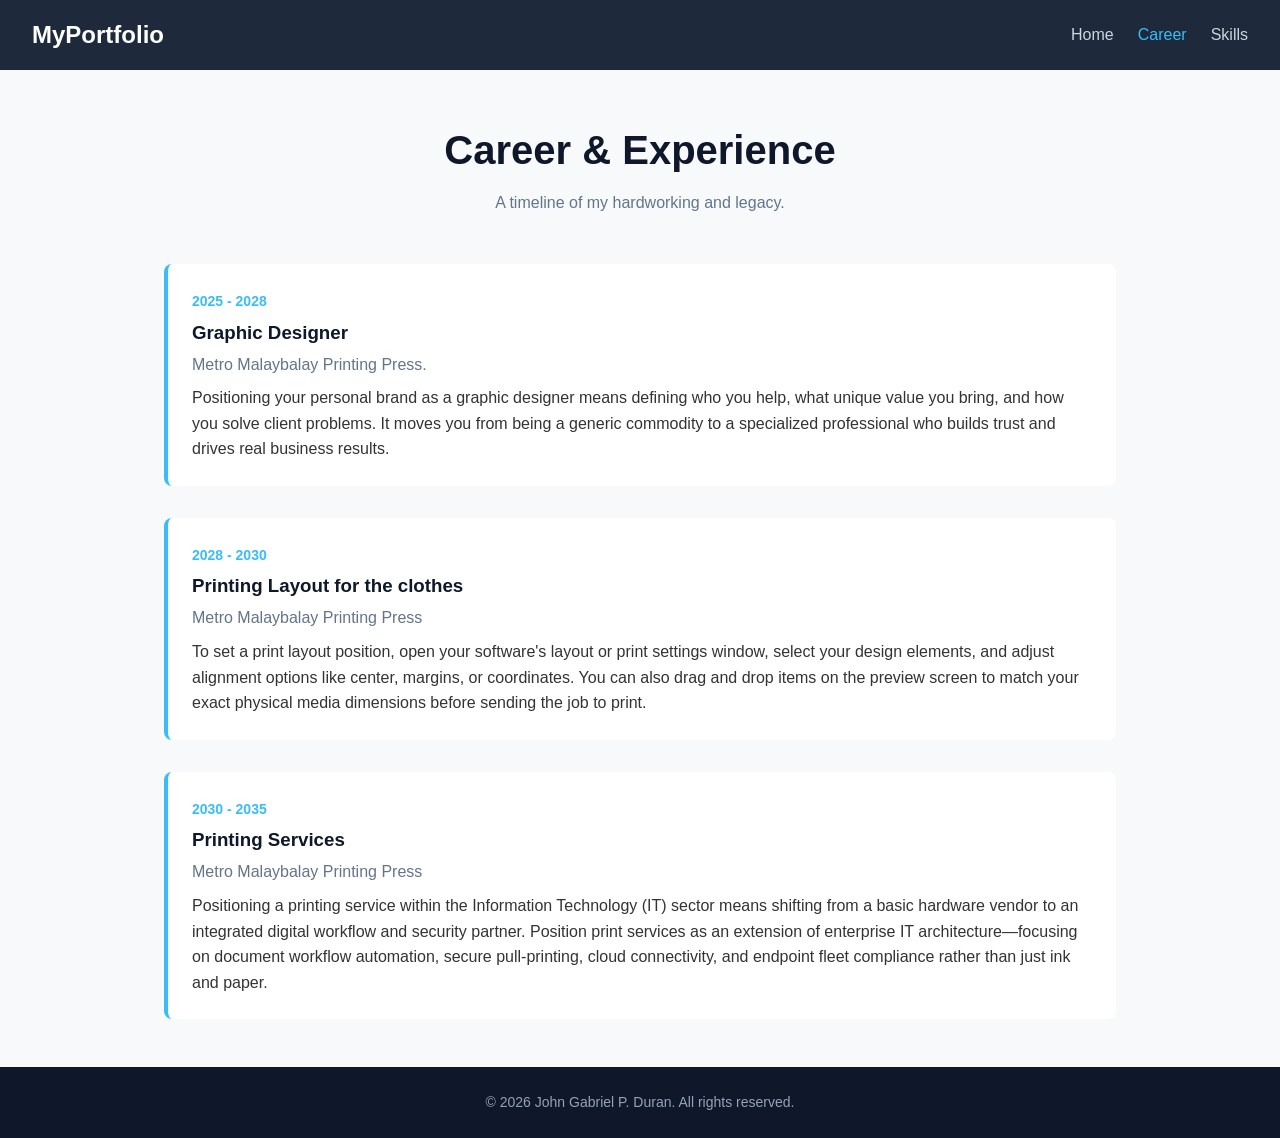
==== career.html @ efecb57e "Add files via upload" ====
<!DOCTYPE html>
<html lang="en">
<head>
    <meta charset="UTF-8">
    <meta name="viewport" content="width=device-width, initial-scale=1.0">
    <title>My Portfolio | Career</title>
    <link rel="stylesheet" href="style.css">
</head>
<body>
    <header>
        <nav class="navbar">
            <div class="logo">MyPortfolio</div>
            <ul class="nav-links">
                <li><a href="index.html">Home</a></li>
                <li><a href="career.html" class="active">Career</a></li>
                <li><a href="skills.html">Skills</a></li>
            </ul>
        </nav>
    </header>

    <main class="content-container">
        <section class="page-header">
            <h1>Career & Experience</h1>
            <p>A timeline of my hardworking and legacy.</p>
        </section>

        <section class="timeline">
            <div class="timeline-item">
                <span class="date">2025 - 2028</span>
                <h3>Graphic Designer</h3>
                <h4 class="company">Metro Malaybalay Printing Press.</h4>
                <p>Positioning your personal brand as a graphic designer means defining who you help, what unique value you bring, and how you solve client problems. It moves you from being a generic commodity to a specialized professional who builds trust and drives real business results.</p>
            </div>

            <div class="timeline-item">
                <span class="date">2028 - 2030</span>
                <h3>Printing Layout for the clothes</h3>
                <h4 class="company">Metro Malaybalay Printing Press</h4>
                <p>To set a print layout position, open your software's layout or print settings window, select your design elements, and adjust alignment options like center, margins, or coordinates. You can also drag and drop items on the preview screen to match your exact physical media dimensions before sending the job to print.</p>
            </div>

            <div class="timeline-item">
                <span class="date">2030 - 2035</span>
                <h3>Printing Services</h3>
                <h4 class="company">Metro Malaybalay Printing Press</h4>
                <p>Positioning a printing service within the Information Technology (IT) sector means shifting from a basic hardware vendor to an integrated digital workflow and security partner. Position print services as an extension of enterprise IT architecture—focusing on document workflow automation, secure pull-printing, cloud connectivity, and endpoint fleet compliance rather than just ink and paper.</p>
            </div>
        </section>
    </main>

    <footer>
        <p>&copy; 2026 John Gabriel P. Duran. All rights reserved.</p>
    </footer>
</body>
</html>
---- style.css ----
/* Base Reset */
* {
    margin: 0;
    padding: 0;
    box-sizing: border-box;
}

body {
    font-family: 'Segoe UI', Tahoma, Geneva, Verdana, sans-serif;
    line-height: 1.6;
    color: #333;
    background-color: #f8f9fa;
    display: flex;
    flex-direction: column;
    min-height: 100vh;
}

/* Navigation */
.navbar {
    display: flex;
    justify-content: space-between;
    align-items: center;
    background-color: #1e293b;
    padding: 1rem 2rem;
    position: sticky;
    top: 0;
    z-index: 1000;
}

.logo {
    color: #fff;
    font-size: 1.5rem;
    font-weight: bold;
}

.nav-links {
    display: flex;
    list-style: none;
}

.nav-links li {
    margin-left: 1.5rem;
}

.nav-links a {
    color: #cbd5e1;
    text-decoration: none;
    font-weight: 500;
    transition: color 0.3s ease;
}

.nav-links a:hover, 
.nav-links a.active {
    color: #38bdf8;
}

/* Containers */
.hero-container, 
.content-container {
    flex: 1;
    padding: 3rem 1.5rem;
    max-width: 1000px;
    margin: 0 auto;
    width: 100%;
}

/* Hero Section */
.hero {
    text-align: center;
    padding: 5rem 1rem;
}

.hero h1 {
    font-size: 3rem;
    margin-bottom: 1rem;
    color: #0f172a;
}

.highlight {
    color: #38bdf8;
}

.hero p {
    font-size: 1.25rem;
    color: #64748b;
    margin-bottom: 2rem;
}

/* Buttons */
.cta-buttons {
    display: flex;
    justify-content: center;
    gap: 1rem;
}

.btn {
    display: inline-block;
    padding: 0.75rem 1.5rem;
    text-decoration: none;
    border-radius: 5px;
    font-weight: bold;
    transition: background-color 0.3s ease;
}

.btn.primary {
    background-color: #38bdf8;
    color: #fff;
}

.btn.primary:hover {
    background-color: #0284c7;
}

.btn.secondary {
    background-color: #e2e8f0;
    color: #0f172a;
}

.btn.secondary:hover {
    background-color: #cbd5e1;
}

/* Page Headers */
.page-header {
    text-align: center;
    margin-bottom: 3rem;
}

.page-header h1 {
    color: #0f172a;
    font-size: 2.5rem;
    margin-bottom: 0.5rem;
}

.page-header p {
    color: #64748b;
}

/* Career Timeline */
.timeline {
    display: flex;
    flex-direction: column;
    gap: 2rem;
}

.timeline-item {
    background: #fff;
    padding: 1.5rem;
    border-radius: 8px;
    border-left: 4px solid #38bdf8;
    shadow: 0 4px 6px -1px rgba(0, 0, 0, 0.1);
}

.timeline-item .date {
    font-size: 0.875rem;
    color: #38bdf8;
    font-weight: bold;
}

.timeline-item h3 {
    color: #0f172a;
    margin: 0.25rem 0;
}

.timeline-item .company {
    color: #64748b;
    font-weight: 500;
    margin-bottom: 0.5rem;
}

/* Skills Grid */
.skills-grid {
    display: grid;
    grid-template-columns: repeat(auto-fit, minmax(280px, 1fr));
    gap: 1.5rem;
}

.skill-card {
    background: #fff;
    padding: 1.5rem;
    border-radius: 8px;
    box-shadow: 0 4px 6px -1px rgba(0, 0, 0, 0.1);
}

.skill-card h3 {
    color: #0f172a;
    margin-bottom: 1rem;
    border-bottom: 2px solid #e2e8f0;
    padding-bottom: 0.5rem;
}

.skill-card ul {
    list-style-type: none;
}

.skill-card li {
    padding: 0.25rem 0;
    color: #475569;
}

/* Footer */
footer {
    background-color: #0f172a;
    color: #94a3b8;
    text-align: center;
    padding: 1.5rem;
    font-size: 0.875rem;
    margin-top: auto;
}

/* Responsive adjustments */
@media (max-width: 600px) {
    .navbar {
        flex-direction: column;
        gap: 1rem;
    }
    .nav-links li {
        margin: 0 0.75rem;
    }
    .cta-buttons {
        flex-direction: column;
    }
    .hero h1 {
        font-size: 2.25rem;
    }
}
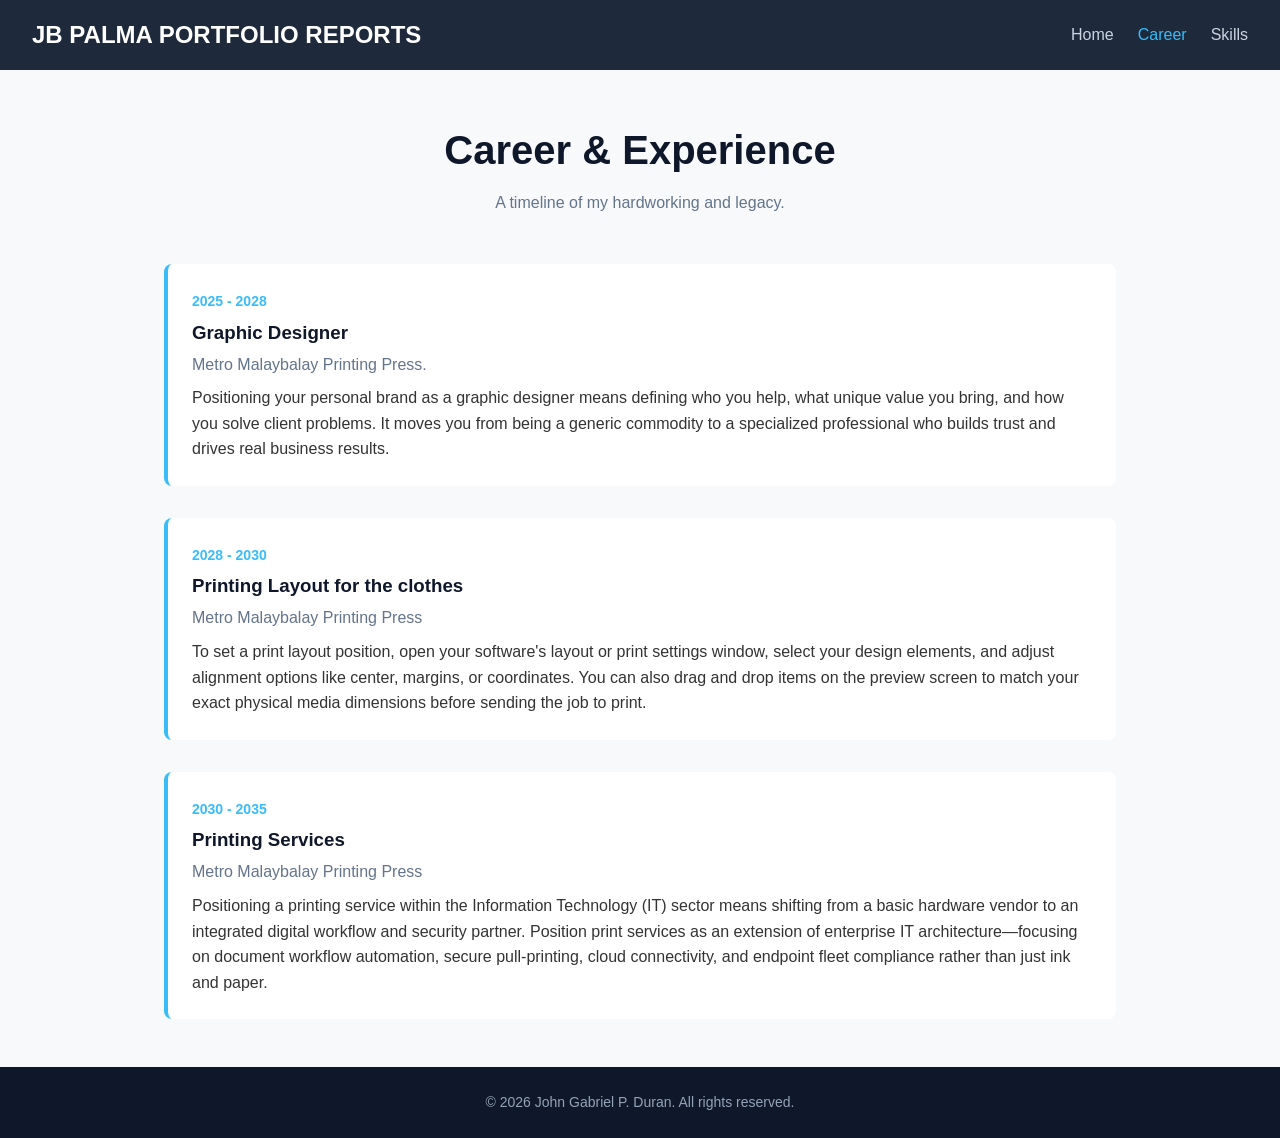
==== commit a5086a81: "Add files via upload" ====
--- a/career.html
+++ b/career.html
@@ -9,7 +9,7 @@
 <body>
     <header>
         <nav class="navbar">
-            <div class="logo">MyPortfolio</div>
+            <div class="logo">JB PALMA PORTFOLIO REPORTS</div>
             <ul class="nav-links">
                 <li><a href="index.html">Home</a></li>
                 <li><a href="career.html" class="active">Career</a></li>
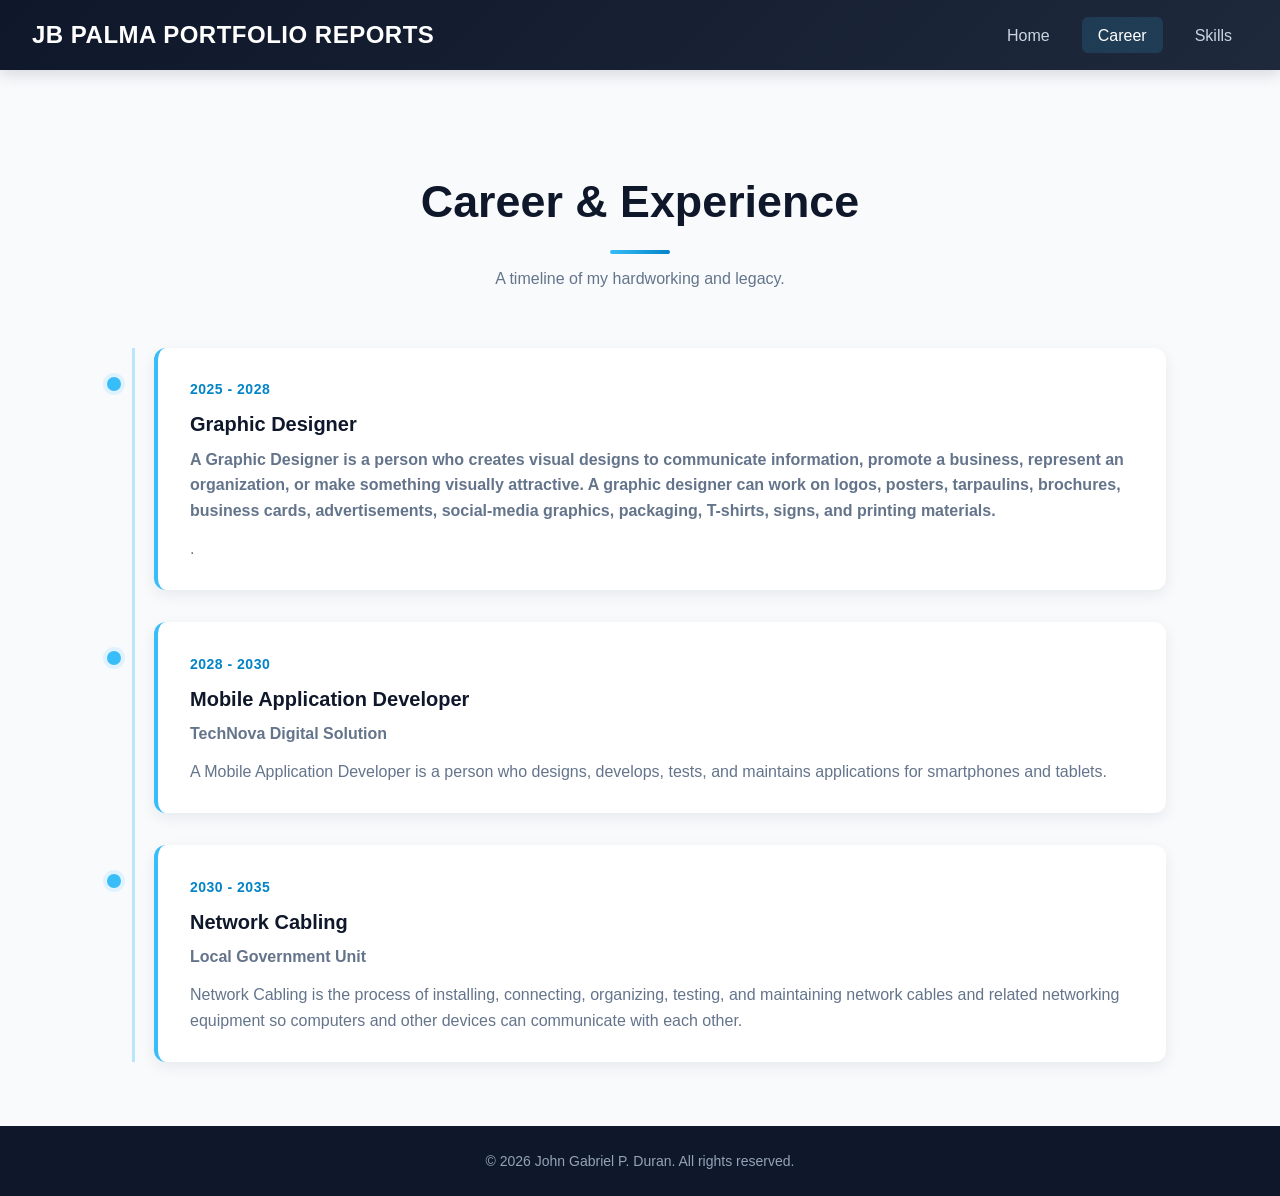
==== commit 2e55cc3c: "Update career.html" ====
--- a/career.html
+++ b/career.html
@@ -28,22 +28,22 @@
             <div class="timeline-item">
                 <span class="date">2025 - 2028</span>
                 <h3>Graphic Designer</h3>
-                <h4 class="company">Metro Malaybalay Printing Press.</h4>
-                <p>Positioning your personal brand as a graphic designer means defining who you help, what unique value you bring, and how you solve client problems. It moves you from being a generic commodity to a specialized professional who builds trust and drives real business results.</p>
+                <h4 class="company">A Graphic Designer is a person who creates visual designs to communicate information, promote a business, represent an organization, or make something visually attractive. A graphic designer can work on logos, posters, tarpaulins, brochures, business cards, advertisements, social-media graphics, packaging, T-shirts, signs, and printing materials.</h4>
+                <p>.</p>
             </div>
 
             <div class="timeline-item">
                 <span class="date">2028 - 2030</span>
-                <h3>Printing Layout for the clothes</h3>
-                <h4 class="company">Metro Malaybalay Printing Press</h4>
-                <p>To set a print layout position, open your software's layout or print settings window, select your design elements, and adjust alignment options like center, margins, or coordinates. You can also drag and drop items on the preview screen to match your exact physical media dimensions before sending the job to print.</p>
+                <h3>Mobile Application Developer</h3>
+                <h4 class="company">TechNova Digital Solution</h4>
+                <p>A Mobile Application Developer is a person who designs, develops, tests, and maintains applications for smartphones and tablets.</p>
             </div>
 
             <div class="timeline-item">
                 <span class="date">2030 - 2035</span>
-                <h3>Printing Services</h3>
-                <h4 class="company">Metro Malaybalay Printing Press</h4>
-                <p>Positioning a printing service within the Information Technology (IT) sector means shifting from a basic hardware vendor to an integrated digital workflow and security partner. Position print services as an extension of enterprise IT architecture—focusing on document workflow automation, secure pull-printing, cloud connectivity, and endpoint fleet compliance rather than just ink and paper.</p>
+                <h3>Network Cabling</h3>
+                <h4 class="company">Local Government Unit</h4>
+                <p>Network Cabling is the process of installing, connecting, organizing, testing, and maintaining network cables and related networking equipment so computers and other devices can communicate with each other.</p>
             </div>
         </section>
     </main>
--- a/style.css
+++ b/style.css
@@ -1,206 +1,628 @@
-/* Base Reset */
+/* ========================================
+   PORTFOLIO WEBSITE - MODERN DESIGN
+   ======================================== */
+
+/* ========================================
+   BASE RESET
+   ======================================== */
+
 * {
     margin: 0;
     padding: 0;
     box-sizing: border-box;
 }
 
+html {
+    scroll-behavior: smooth;
+}
+
 body {
     font-family: 'Segoe UI', Tahoma, Geneva, Verdana, sans-serif;
     line-height: 1.6;
-    color: #333;
-    background-color: #f8f9fa;
+    color: #334155;
+    background: #f8fafc;
     display: flex;
     flex-direction: column;
     min-height: 100vh;
 }
 
-/* Navigation */
+
+/* ========================================
+   NAVIGATION
+   ======================================== */
+
 .navbar {
     display: flex;
     justify-content: space-between;
     align-items: center;
-    background-color: #1e293b;
+    background: linear-gradient(135deg, #0f172a, #1e293b);
     padding: 1rem 2rem;
     position: sticky;
     top: 0;
     z-index: 1000;
+    box-shadow: 0 4px 15px rgba(15, 23, 42, 0.15);
 }
 
 .logo {
     color: #fff;
     font-size: 1.5rem;
-    font-weight: bold;
+    font-weight: 700;
+    letter-spacing: 0.5px;
+}
+
+.logo span {
+    color: #38bdf8;
 }
 
 .nav-links {
     display: flex;
     list-style: none;
+    gap: 0.5rem;
 }
 
 .nav-links li {
-    margin-left: 1.5rem;
+    margin-left: 0.5rem;
 }
 
 .nav-links a {
     color: #cbd5e1;
     text-decoration: none;
     font-weight: 500;
-    transition: color 0.3s ease;
-}
-
-.nav-links a:hover, 
+    padding: 0.6rem 1rem;
+    border-radius: 6px;
+    transition: all 0.3s ease;
+}
+
+.nav-links a:hover,
 .nav-links a.active {
+    color: #fff;
+    background: rgba(56, 189, 248, 0.15);
+}
+
+.nav-links a:hover {
     color: #38bdf8;
 }
 
-/* Containers */
-.hero-container, 
+
+/* ========================================
+   CONTAINERS
+   ======================================== */
+
+.hero-container,
 .content-container {
     flex: 1;
-    padding: 3rem 1.5rem;
-    max-width: 1000px;
+    padding: 4rem 1.5rem;
+    max-width: 1100px;
     margin: 0 auto;
     width: 100%;
 }
 
-/* Hero Section */
+
+/* ========================================
+   HERO SECTION
+   ======================================== */
+
 .hero {
     text-align: center;
-    padding: 5rem 1rem;
+    padding: 6rem 1rem;
+    min-height: 75vh;
+    display: flex;
+    flex-direction: column;
+    justify-content: center;
+    align-items: center;
+    position: relative;
+}
+
+.hero::before {
+    content: "";
+    position: absolute;
+    width: 300px;
+    height: 300px;
+    background: #38bdf8;
+    opacity: 0.08;
+    border-radius: 50%;
+    filter: blur(80px);
+    z-index: -1;
 }
 
 .hero h1 {
-    font-size: 3rem;
+    font-size: clamp(2.5rem, 6vw, 4.5rem);
     margin-bottom: 1rem;
     color: #0f172a;
+    font-weight: 800;
+    letter-spacing: -1px;
+    animation: fadeDown 0.8s ease;
 }
 
 .highlight {
     color: #38bdf8;
+    background: linear-gradient(90deg, #38bdf8, #0ea5e9);
+    -webkit-background-clip: text;
+    -webkit-text-fill-color: transparent;
 }
 
 .hero p {
     font-size: 1.25rem;
+    max-width: 700px;
     color: #64748b;
     margin-bottom: 2rem;
-}
-
-/* Buttons */
+    animation: fadeUp 1s ease;
+}
+
+.hero .subtitle {
+    font-size: 1rem;
+    color: #94a3b8;
+    margin-bottom: 2rem;
+}
+
+
+/* ========================================
+   BUTTONS
+   ======================================== */
+
 .cta-buttons {
     display: flex;
     justify-content: center;
     gap: 1rem;
+    flex-wrap: wrap;
 }
 
 .btn {
     display: inline-block;
-    padding: 0.75rem 1.5rem;
+    padding: 0.8rem 1.6rem;
     text-decoration: none;
-    border-radius: 5px;
-    font-weight: bold;
-    transition: background-color 0.3s ease;
+    border-radius: 8px;
+    font-weight: 600;
+    transition: all 0.3s ease;
+    cursor: pointer;
+    border: none;
 }
 
 .btn.primary {
-    background-color: #38bdf8;
+    background: linear-gradient(135deg, #38bdf8, #0284c7);
     color: #fff;
+    box-shadow: 0 5px 15px rgba(14, 165, 233, 0.25);
 }
 
 .btn.primary:hover {
-    background-color: #0284c7;
+    transform: translateY(-3px);
+    box-shadow: 0 8px 20px rgba(14, 165, 233, 0.35);
 }
 
 .btn.secondary {
-    background-color: #e2e8f0;
-    color: #0f172a;
+    background: #fff;
+    color: #0f172a;
+    border: 1px solid #e2e8f0;
 }
 
 .btn.secondary:hover {
-    background-color: #cbd5e1;
-}
-
-/* Page Headers */
+    background: #e2e8f0;
+    transform: translateY(-3px);
+}
+
+
+/* ========================================
+   PAGE HEADERS
+   ======================================== */
+
 .page-header {
     text-align: center;
-    margin-bottom: 3rem;
+    padding: 2rem 20px 2.5rem;
+    margin-bottom: 1rem;
 }
 
 .page-header h1 {
     color: #0f172a;
-    font-size: 2.5rem;
-    margin-bottom: 0.5rem;
+    font-size: clamp(2rem, 5vw, 2.8rem);
+    margin-bottom: 0.75rem;
+    font-weight: 800;
+}
+
+.page-header h1::after {
+    content: "";
+    display: block;
+    width: 60px;
+    height: 4px;
+    background: linear-gradient(90deg, #38bdf8, #0284c7);
+    border-radius: 5px;
+    margin: 0.75rem auto;
 }
 
 .page-header p {
     color: #64748b;
-}
-
-/* Career Timeline */
-.timeline {
-    display: flex;
-    flex-direction: column;
-    gap: 2rem;
-}
-
-.timeline-item {
+    max-width: 700px;
+    margin: auto;
+}
+
+
+/* ========================================
+   KEY SKILLS INVENTORY
+   ======================================== */
+
+.skills-section {
+    max-width: 1000px;
+    margin: 40px auto;
+    padding: 0 20px;
+}
+
+.skills-section h2,
+.skill-gaps h2 {
+    color: #0f172a;
+    font-size: 30px;
+    margin-bottom: 25px;
+}
+
+
+/* ========================================
+   PROFICIENCY SCALE
+   ======================================== */
+
+.proficiency-scale {
+    display: grid;
+    grid-template-columns: repeat(5, 1fr);
+    gap: 15px;
+}
+
+.level {
+    padding: 20px;
     background: #fff;
-    padding: 1.5rem;
-    border-radius: 8px;
-    border-left: 4px solid #38bdf8;
-    shadow: 0 4px 6px -1px rgba(0, 0, 0, 0.1);
-}
-
-.timeline-item .date {
-    font-size: 0.875rem;
-    color: #38bdf8;
+    border-radius: 10px;
+    border: 1px solid #e2e8f0;
+    box-shadow: 0 4px 12px rgba(15, 23, 42, 0.06);
+    transition: all 0.3s ease;
+}
+
+.level:hover {
+    transform: translateY(-5px);
+    box-shadow: 0 10px 25px rgba(15, 23, 42, 0.12);
+}
+
+.level h3 {
+    color: #0f172a;
+    margin-bottom: 10px;
+}
+
+.level p {
+    color: #64748b;
+    font-size: 14px;
+}
+
+
+/* ========================================
+   SKILL CARDS
+   ======================================== */
+
+.skill-card {
+    background: #fff;
+    padding: 25px;
+    margin-bottom: 18px;
+    border-radius: 12px;
+    border: 1px solid #e2e8f0;
+    box-shadow: 0 5px 15px rgba(15, 23, 42, 0.06);
+    transition: all 0.3s ease;
+    position: relative;
+    overflow: hidden;
+}
+
+.skill-card::before {
+    content: "";
+    position: absolute;
+    top: 0;
+    left: 0;
+    width: 100%;
+    height: 4px;
+    background: linear-gradient(90deg, #38bdf8, #0284c7);
+}
+
+.skill-card:hover {
+    transform: translateY(-5px);
+    box-shadow: 0 12px 25px rgba(15, 23, 42, 0.12);
+}
+
+.skill-info {
+    display: flex;
+    justify-content: space-between;
+    align-items: center;
+    margin-bottom: 12px;
+}
+
+.skill-info h3 {
+    margin: 0;
+    color: #0f172a;
+}
+
+.skill-card p {
+    color: #64748b;
+}
+
+
+/* ========================================
+   PROFICIENCY LABELS
+   ======================================== */
+
+.proficiency {
+    padding: 6px 12px;
+    border-radius: 20px;
+    font-size: 13px;
     font-weight: bold;
 }
 
-.timeline-item h3 {
-    color: #0f172a;
-    margin: 0.25rem 0;
-}
-
-.timeline-item .company {
-    color: #64748b;
-    font-weight: 500;
-    margin-bottom: 0.5rem;
-}
-
-/* Skills Grid */
+.novice {
+    background: #e5e7eb;
+    color: #374151;
+}
+
+.beginner {
+    background: #fef3c7;
+    color: #92400e;
+}
+
+.intermediate {
+    background: #dbeafe;
+    color: #1e40af;
+}
+
+.proficient {
+    background: #dcfce7;
+    color: #166534;
+}
+
+.expert {
+    background: #ede9fe;
+    color: #6b21a8;
+}
+
+
+/* ========================================
+   SKILLS GRID
+   ======================================== */
+
 .skills-grid {
     display: grid;
     grid-template-columns: repeat(auto-fit, minmax(280px, 1fr));
     gap: 1.5rem;
 }
 
-.skill-card {
+
+/* ========================================
+   SKILL PROGRESS BARS
+   ======================================== */
+
+.skill-progress {
+    margin-top: 1rem;
+}
+
+.progress-item {
+    margin-bottom: 1.2rem;
+}
+
+.progress-label {
+    display: flex;
+    justify-content: space-between;
+    margin-bottom: 0.4rem;
+    color: #334155;
+    font-weight: 600;
+}
+
+.progress-bar {
+    height: 8px;
+    background: #e2e8f0;
+    border-radius: 10px;
+    overflow: hidden;
+}
+
+.progress-fill {
+    height: 100%;
+    background: linear-gradient(90deg, #38bdf8, #0284c7);
+    border-radius: 10px;
+    transition: width 1s ease;
+}
+
+
+/* ========================================
+   SKILL GAPS
+   ======================================== */
+
+.skill-gaps {
+    max-width: 1000px;
+    margin: 60px auto;
+    padding: 35px;
     background: #fff;
-    padding: 1.5rem;
-    border-radius: 8px;
-    box-shadow: 0 4px 6px -1px rgba(0, 0, 0, 0.1);
-}
-
-.skill-card h3 {
+    border-radius: 12px;
+    border: 1px solid #e2e8f0;
+    box-shadow: 0 5px 15px rgba(15, 23, 42, 0.06);
+}
+
+.skill-gaps h2 {
+    color: #0f172a;
+}
+
+.skill-gaps p {
+    color: #64748b;
+    margin-bottom: 20px;
+}
+
+.skill-gaps ul {
+    padding-left: 20px;
+}
+
+.skill-gaps li {
+    margin-bottom: 15px;
+    line-height: 1.6;
+    color: #475569;
+}
+
+
+/* ========================================
+   CAREER TIMELINE
+   ======================================== */
+
+.timeline {
+    display: flex;
+    flex-direction: column;
+    gap: 2rem;
+    position: relative;
+}
+
+.timeline::before {
+    content: "";
+    position: absolute;
+    left: 18px;
+    top: 0;
+    bottom: 0;
+    width: 3px;
+    background: #bae6fd;
+}
+
+.timeline-item {
+    background: #fff;
+    padding: 1.8rem;
+    padding-left: 2rem;
+    margin-left: 40px;
+    border-radius: 12px;
+    border-left: 4px solid #38bdf8;
+    box-shadow: 0 5px 15px rgba(15, 23, 42, 0.07);
+    transition: all 0.3s ease;
+    position: relative;
+}
+
+.timeline-item::before {
+    content: "";
+    position: absolute;
+    left: -55px;
+    top: 25px;
+    width: 14px;
+    height: 14px;
+    background: #38bdf8;
+    border: 4px solid #e0f2fe;
+    border-radius: 50%;
+}
+
+.timeline-item:hover {
+    transform: translateX(5px);
+    box-shadow: 0 10px 25px rgba(15, 23, 42, 0.12);
+}
+
+.timeline-item .date {
+    font-size: 0.875rem;
+    color: #0284c7;
+    font-weight: 700;
+    text-transform: uppercase;
+    letter-spacing: 0.5px;
+}
+
+.timeline-item h3 {
+    color: #0f172a;
+    margin: 0.4rem 0;
+    font-size: 1.25rem;
+}
+
+.timeline-item .company {
+    color: #64748b;
+    font-weight: 600;
+    margin-bottom: 0.75rem;
+}
+
+.timeline-item p {
+    color: #64748b;
+}
+
+
+/* ========================================
+   CONTENT CARDS
+   ======================================== */
+
+.card {
+    background: #fff;
+    padding: 2rem;
+    border-radius: 12px;
+    border: 1px solid #e2e8f0;
+    box-shadow: 0 5px 15px rgba(15, 23, 42, 0.06);
+    margin-bottom: 1.5rem;
+}
+
+.card h2 {
     color: #0f172a;
     margin-bottom: 1rem;
-    border-bottom: 2px solid #e2e8f0;
-    padding-bottom: 0.5rem;
-}
-
-.skill-card ul {
-    list-style-type: none;
-}
-
-.skill-card li {
-    padding: 0.25rem 0;
-    color: #475569;
-}
-
-/* Footer */
+}
+
+.card p {
+    color: #64748b;
+}
+
+
+/* ========================================
+   PROFILE SECTION
+   ======================================== */
+
+.profile-section {
+    display: grid;
+    grid-template-columns: 200px 1fr;
+    gap: 2rem;
+    align-items: center;
+    background: #fff;
+    padding: 2rem;
+    border-radius: 12px;
+    box-shadow: 0 5px 15px rgba(15, 23, 42, 0.06);
+}
+
+.profile-image {
+    width: 180px;
+    height: 180px;
+    border-radius: 50%;
+    object-fit: cover;
+    border: 5px solid #e0f2fe;
+    box-shadow: 0 8px 20px rgba(14, 165, 233, 0.2);
+}
+
+.profile-info h2 {
+    color: #0f172a;
+    margin-bottom: 0.5rem;
+}
+
+.profile-info p {
+    color: #64748b;
+}
+
+
+/* ========================================
+   SOCIAL LINKS
+   ======================================== */
+
+.social-links {
+    display: flex;
+    justify-content: center;
+    gap: 1rem;
+    margin-top: 2rem;
+}
+
+.social-links a {
+    width: 42px;
+    height: 42px;
+    display: flex;
+    justify-content: center;
+    align-items: center;
+    border-radius: 50%;
+    background: #e0f2fe;
+    color: #0284c7;
+    text-decoration: none;
+    font-weight: bold;
+    transition: all 0.3s ease;
+}
+
+.social-links a:hover {
+    background: #38bdf8;
+    color: #fff;
+    transform: translateY(-4px);
+}
+
+
+/* ========================================
+   FOOTER
+   ======================================== */
+
 footer {
-    background-color: #0f172a;
+    background: #0f172a;
     color: #94a3b8;
     text-align: center;
     padding: 1.5rem;
@@ -208,19 +630,158 @@
     margin-top: auto;
 }
 
-/* Responsive adjustments */
-@media (max-width: 600px) {
+footer strong {
+    color: #38bdf8;
+}
+
+
+/* ========================================
+   ANIMATIONS
+   ======================================== */
+
+@keyframes fadeDown {
+    from {
+        opacity: 0;
+        transform: translateY(-20px);
+    }
+
+    to {
+        opacity: 1;
+        transform: translateY(0);
+    }
+}
+
+@keyframes fadeUp {
+    from {
+        opacity: 0;
+        transform: translateY(20px);
+    }
+
+    to {
+        opacity: 1;
+        transform: translateY(0);
+    }
+}
+
+
+/* ========================================
+   RESPONSIVE DESIGN
+   ======================================== */
+
+@media (max-width: 800px) {
+
+    .proficiency-scale {
+        grid-template-columns: 1fr;
+    }
+
+    .skill-info {
+        flex-direction: column;
+        align-items: flex-start;
+        gap: 10px;
+    }
+
+    .page-header h1 {
+        font-size: 2rem;
+    }
+}
+
+
+@media (max-width: 768px) {
+
     .navbar {
         flex-direction: column;
         gap: 1rem;
-    }
+        padding: 1rem;
+    }
+
+    .nav-links {
+        flex-wrap: wrap;
+        justify-content: center;
+    }
+
     .nav-links li {
-        margin: 0 0.75rem;
-    }
+        margin: 0;
+    }
+
+    .hero {
+        padding: 4rem 1rem;
+    }
+
+    .hero h1 {
+        font-size: 2.5rem;
+    }
+
+    .hero p {
+        font-size: 1.1rem;
+    }
+
+    .profile-section {
+        grid-template-columns: 1fr;
+        text-align: center;
+    }
+
+    .profile-image {
+        margin: auto;
+    }
+
+    .timeline::before {
+        left: 10px;
+    }
+
+    .timeline-item {
+        margin-left: 30px;
+    }
+
+    .timeline-item::before {
+        left: -45px;
+    }
+}
+
+
+@media (max-width: 600px) {
+
+    .hero-container,
+    .content-container {
+        padding: 2.5rem 1rem;
+    }
+
     .cta-buttons {
         flex-direction: column;
-    }
+        width: 100%;
+        max-width: 300px;
+    }
+
+    .btn {
+        text-align: center;
+        width: 100%;
+    }
+
     .hero h1 {
-        font-size: 2.25rem;
-    }
-}
+        font-size: 2.2rem;
+    }
+
+    .page-header {
+        padding: 1.5rem 1rem 2rem;
+    }
+
+    .page-header h1 {
+        font-size: 2rem;
+    }
+
+    .skills-grid {
+        grid-template-columns: 1fr;
+    }
+
+    .timeline-item {
+        padding: 1.3rem;
+    }
+
+    .skill-gaps {
+        margin: 40px 20px;
+        padding: 25px;
+    }
+
+    footer {
+        padding: 1.2rem 1rem;
+    }
+}
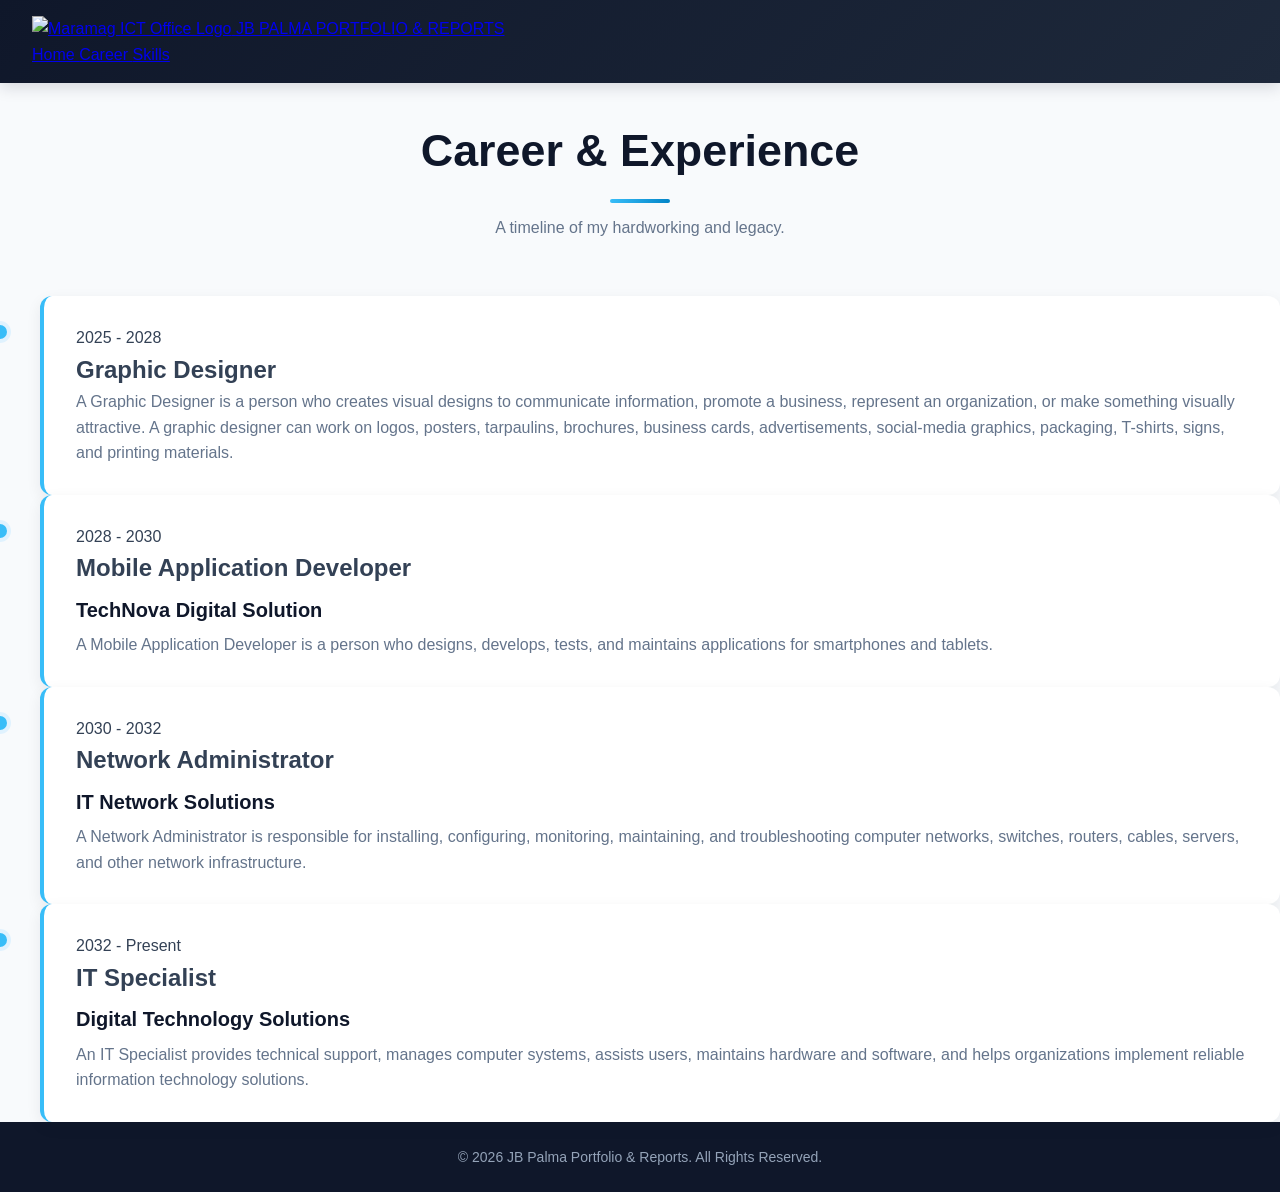
==== commit dab8ef63: "Add files via upload" ====
--- a/career.html
+++ b/career.html
@@ -3,53 +3,238 @@
 <head>
     <meta charset="UTF-8">
     <meta name="viewport" content="width=device-width, initial-scale=1.0">
-    <title>My Portfolio | Career</title>
+
+    <title>Career | JB Palma Portfolio & Reports</title>
+
     <link rel="stylesheet" href="style.css">
 </head>
+
 <body>
-    <header>
-        <nav class="navbar">
-            <div class="logo">JB PALMA PORTFOLIO REPORTS</div>
-            <ul class="nav-links">
-                <li><a href="index.html">Home</a></li>
-                <li><a href="career.html" class="active">Career</a></li>
-                <li><a href="skills.html">Skills</a></li>
-            </ul>
-        </nav>
+
+    <!-- =========================
+         NAVIGATION BAR
+    ========================== -->
+    <header class="navbar">
+
+        <div class="nav-container">
+
+            <!-- Logo + Website Name -->
+            <a href="index.html" class="brand">
+
+                <img
+                    src="logo.png"
+                    alt="Maramag ICT Office Logo"
+                    class="brand-logo"
+                >
+
+                <span class="brand-title">
+                    JB PALMA PORTFOLIO &amp; REPORTS
+                </span>
+
+            </a>
+
+
+            <!-- Navigation Links -->
+            <nav class="nav-menu">
+
+                <a href="index.html" class="nav-link">
+                    Home
+                </a>
+
+                <a href="career.html" class="nav-link active">
+                    Career
+                </a>
+
+                <a href="skills.html" class="nav-link">
+                    Skills
+                </a>
+
+            </nav>
+
+        </div>
+
     </header>
 
-    <main class="content-container">
-        <section class="page-header">
-            <h1>Career & Experience</h1>
-            <p>A timeline of my hardworking and legacy.</p>
+
+    <!-- =========================
+         CAREER PAGE
+    ========================== -->
+    <main>
+
+        <section class="career-page">
+
+            <!-- Page Heading -->
+            <div class="page-header">
+
+                <h1>
+                    Career &amp; Experience
+                </h1>
+
+                <div class="heading-line"></div>
+
+                <p>
+                    A timeline of my hardworking and legacy.
+                </p>
+
+            </div>
+
+
+            <!-- =========================
+                 CAREER TIMELINE
+            ========================== -->
+            <div class="career-timeline">
+
+
+                <!-- =========================
+                     CAREER 1
+                ========================== -->
+                <div class="timeline-item">
+
+                    <div class="timeline-dot"></div>
+
+                    <article class="career-card">
+
+                        <div class="career-year">
+                            2025 - 2028
+                        </div>
+
+                        <h2>
+                            Graphic Designer
+                        </h2>
+
+                        <p class="career-description">
+                            A Graphic Designer is a person who creates visual
+                            designs to communicate information, promote a
+                            business, represent an organization, or make
+                            something visually attractive. A graphic designer
+                            can work on logos, posters, tarpaulins, brochures,
+                            business cards, advertisements, social-media
+                            graphics, packaging, T-shirts, signs, and printing
+                            materials.
+                        </p>
+
+                    </article>
+
+                </div>
+
+
+                <!-- =========================
+                     CAREER 2
+                ========================== -->
+                <div class="timeline-item">
+
+                    <div class="timeline-dot"></div>
+
+                    <article class="career-card">
+
+                        <div class="career-year">
+                            2028 - 2030
+                        </div>
+
+                        <h2>
+                            Mobile Application Developer
+                        </h2>
+
+                        <h3>
+                            TechNova Digital Solution
+                        </h3>
+
+                        <p class="career-description">
+                            A Mobile Application Developer is a person who
+                            designs, develops, tests, and maintains
+                            applications for smartphones and tablets.
+                        </p>
+
+                    </article>
+
+                </div>
+
+
+                <!-- =========================
+                     CAREER 3
+                ========================== -->
+                <div class="timeline-item">
+
+                    <div class="timeline-dot"></div>
+
+                    <article class="career-card">
+
+                        <div class="career-year">
+                            2030 - 2032
+                        </div>
+
+                        <h2>
+                            Network Administrator
+                        </h2>
+
+                        <h3>
+                            IT Network Solutions
+                        </h3>
+
+                        <p class="career-description">
+                            A Network Administrator is responsible for
+                            installing, configuring, monitoring, maintaining,
+                            and troubleshooting computer networks, switches,
+                            routers, cables, servers, and other network
+                            infrastructure.
+                        </p>
+
+                    </article>
+
+                </div>
+
+
+                <!-- =========================
+                     CAREER 4
+                ========================== -->
+                <div class="timeline-item">
+
+                    <div class="timeline-dot"></div>
+
+                    <article class="career-card">
+
+                        <div class="career-year">
+                            2032 - Present
+                        </div>
+
+                        <h2>
+                            IT Specialist
+                        </h2>
+
+                        <h3>
+                            Digital Technology Solutions
+                        </h3>
+
+                        <p class="career-description">
+                            An IT Specialist provides technical support,
+                            manages computer systems, assists users,
+                            maintains hardware and software, and helps
+                            organizations implement reliable information
+                            technology solutions.
+                        </p>
+
+                    </article>
+
+                </div>
+
+            </div>
+
         </section>
 
-        <section class="timeline">
-            <div class="timeline-item">
-                <span class="date">2025 - 2028</span>
-                <h3>Graphic Designer</h3>
-                <h4 class="company">A Graphic Designer is a person who creates visual designs to communicate information, promote a business, represent an organization, or make something visually attractive. A graphic designer can work on logos, posters, tarpaulins, brochures, business cards, advertisements, social-media graphics, packaging, T-shirts, signs, and printing materials.</h4>
-                <p>.</p>
-            </div>
-
-            <div class="timeline-item">
-                <span class="date">2028 - 2030</span>
-                <h3>Mobile Application Developer</h3>
-                <h4 class="company">TechNova Digital Solution</h4>
-                <p>A Mobile Application Developer is a person who designs, develops, tests, and maintains applications for smartphones and tablets.</p>
-            </div>
-
-            <div class="timeline-item">
-                <span class="date">2030 - 2035</span>
-                <h3>Network Cabling</h3>
-                <h4 class="company">Local Government Unit</h4>
-                <p>Network Cabling is the process of installing, connecting, organizing, testing, and maintaining network cables and related networking equipment so computers and other devices can communicate with each other.</p>
-            </div>
-        </section>
     </main>
 
-    <footer>
-        <p>&copy; 2026 John Gabriel P. Duran. All rights reserved.</p>
+
+    <!-- =========================
+         FOOTER
+    ========================== -->
+    <footer class="footer">
+
+        <p>
+            &copy; 2026 JB Palma Portfolio &amp; Reports.
+            All Rights Reserved.
+        </p>
+
     </footer>
+
 </body>
-</html>
+</html>
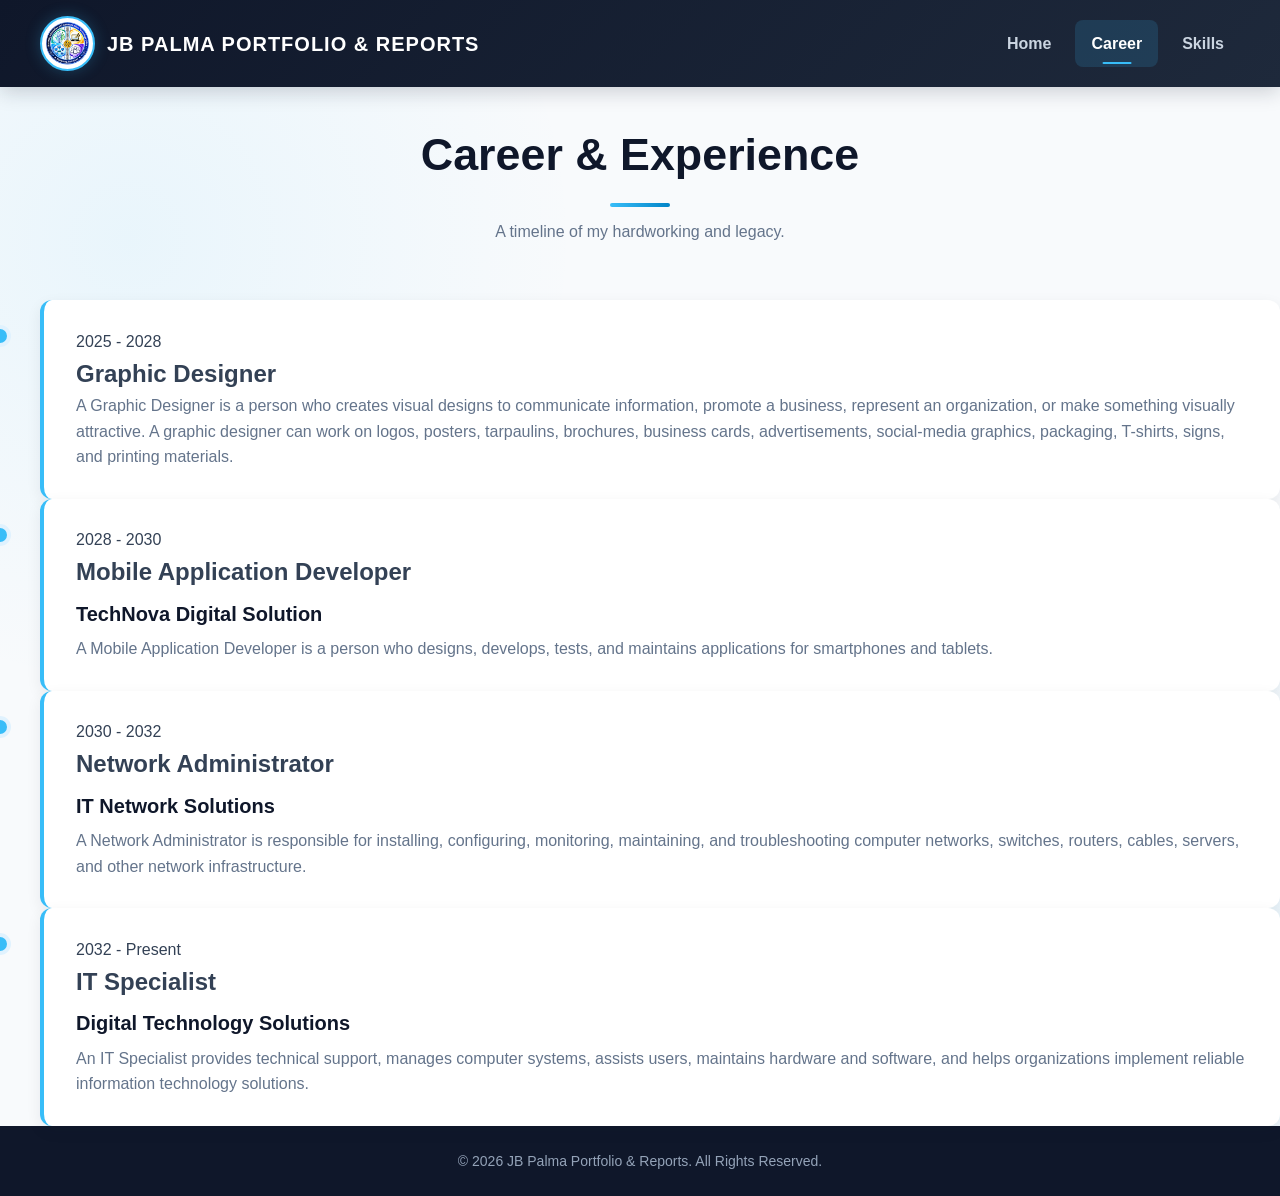
==== commit ee713068: "Add files via upload" ====
--- a/career.html
+++ b/career.html
@@ -22,7 +22,7 @@
             <a href="index.html" class="brand">
 
                 <img
-                    src="logo.png"
+                    src="MICT.png"
                     alt="Maramag ICT Office Logo"
                     class="brand-logo"
                 >
--- a/style.css
+++ b/style.css
@@ -1,10 +1,12 @@
-/* ========================================
-   PORTFOLIO WEBSITE - MODERN DESIGN
-   ======================================== */
-
-/* ========================================
+/* =========================================================
+   JB PALMA PORTFOLIO & REPORTS
+   MODERN PORTFOLIO WEBSITE
+   ========================================================= */
+
+
+/* =========================================================
    BASE RESET
-   ======================================== */
+   ========================================================= */
 
 * {
     margin: 0;
@@ -12,776 +14,1939 @@
     box-sizing: border-box;
 }
 
+
 html {
     scroll-behavior: smooth;
 }
 
+
 body {
-    font-family: 'Segoe UI', Tahoma, Geneva, Verdana, sans-serif;
+    font-family:
+        "Segoe UI",
+        Tahoma,
+        Geneva,
+        Verdana,
+        sans-serif;
+
     line-height: 1.6;
+
     color: #334155;
-    background: #f8fafc;
+
+    background:
+        radial-gradient(
+            circle at 10% 20%,
+            rgba(56, 189, 248, 0.08),
+            transparent 30%
+        ),
+
+        radial-gradient(
+            circle at 90% 80%,
+            rgba(14, 165, 233, 0.08),
+            transparent 30%
+        ),
+
+        #f8fafc;
+
     display: flex;
+
     flex-direction: column;
+
     min-height: 100vh;
 }
 
 
-/* ========================================
-   NAVIGATION
-   ======================================== */
+::selection {
+    background: #38bdf8;
+    color: #ffffff;
+}
+
+
+/* =========================================================
+   NAVIGATION BAR
+   ========================================================= */
 
 .navbar {
+
+    width: 100%;
+
+    background:
+        linear-gradient(
+            135deg,
+            #0f172a,
+            #1e293b
+        );
+
+    padding: 1rem 2rem;
+
+    position: sticky;
+
+    top: 0;
+
+    z-index: 1000;
+
+    box-shadow:
+        0 4px 20px rgba(15, 23, 42, 0.20);
+}
+
+
+/* =========================================================
+   NAVIGATION CONTAINER
+   ========================================================= */
+
+.nav-container {
+
+    max-width: 1200px;
+
+    margin: 0 auto;
+
     display: flex;
+
     justify-content: space-between;
+
     align-items: center;
-    background: linear-gradient(135deg, #0f172a, #1e293b);
-    padding: 1rem 2rem;
-    position: sticky;
-    top: 0;
-    z-index: 1000;
-    box-shadow: 0 4px 15px rgba(15, 23, 42, 0.15);
-}
-
-.logo {
-    color: #fff;
-    font-size: 1.5rem;
+
+    gap: 2rem;
+}
+
+
+/* =========================================================
+   BRAND
+   ========================================================= */
+
+.brand {
+
+    display: flex;
+
+    align-items: center;
+
+    gap: 12px;
+
+    text-decoration: none;
+
+    color: #ffffff;
+}
+
+
+.brand-logo {
+
+    width: 55px;
+
+    height: 55px;
+
+    object-fit: contain;
+
+    border-radius: 50%;
+
+    background: #ffffff;
+
+    padding: 4px;
+
+    border: 2px solid #38bdf8;
+
+    box-shadow:
+        0 0 15px rgba(56, 189, 248, 0.25);
+}
+
+
+.brand-title {
+
+    color: #ffffff;
+
+    font-size: 1.25rem;
+
+    font-weight: 800;
+
+    letter-spacing: 1px;
+
+    white-space: nowrap;
+}
+
+
+/* =========================================================
+   NAVIGATION MENU
+   ========================================================= */
+
+.nav-menu {
+
+    display: flex;
+
+    align-items: center;
+
+    justify-content: center;
+
+    gap: 0.5rem;
+}
+
+
+.nav-link {
+
+    position: relative;
+
+    color: #cbd5e1;
+
+    text-decoration: none;
+
+    font-weight: 600;
+
+    padding: 0.65rem 1rem;
+
+    border-radius: 8px;
+
+    transition:
+        color 0.3s ease,
+        background 0.3s ease,
+        transform 0.3s ease;
+}
+
+
+.nav-link:hover {
+
+    color: #38bdf8;
+
+    background:
+        rgba(56, 189, 248, 0.10);
+
+    transform:
+        translateY(-2px);
+}
+
+
+.nav-link.active {
+
+    color: #ffffff;
+
+    background:
+        rgba(56, 189, 248, 0.15);
+}
+
+
+.nav-link.active::after {
+
+    content: "";
+
+    position: absolute;
+
+    left: 50%;
+
+    bottom: 3px;
+
+    transform:
+        translateX(-50%);
+
+    width: 35%;
+
+    height: 2px;
+
+    background: #38bdf8;
+
+    border-radius: 10px;
+}
+
+
+/* =========================================================
+   MAIN CONTAINER
+   ========================================================= */
+
+main {
+
+    flex: 1;
+}
+
+
+.hero-container {
+
+    width: 100%;
+
+    max-width: 1150px;
+
+    margin: 0 auto;
+
+    padding: 5rem 2rem;
+}
+
+
+.content-container {
+
+    width: 100%;
+
+    max-width: 1100px;
+
+    margin: 0 auto;
+
+    padding: 4rem 1.5rem;
+}
+
+
+/* =========================================================
+   HERO SECTION
+   ========================================================= */
+
+.hero {
+
+    min-height: 75vh;
+
+    display: flex;
+
+    align-items: center;
+
+    position: relative;
+
+    overflow: hidden;
+
+    background:
+        linear-gradient(
+            135deg,
+            #f8fafc,
+            #e0f2fe
+        );
+}
+
+
+.hero::before {
+
+    content: "";
+
+    position: absolute;
+
+    width: 450px;
+
+    height: 450px;
+
+    left: -150px;
+
+    top: 20%;
+
+    background:
+        rgba(56, 189, 248, 0.10);
+
+    border-radius: 50%;
+
+    filter: blur(90px);
+
+    pointer-events: none;
+}
+
+
+.hero::after {
+
+    content: "";
+
+    position: absolute;
+
+    width: 350px;
+
+    height: 350px;
+
+    right: -100px;
+
+    bottom: -100px;
+
+    background:
+        rgba(14, 165, 233, 0.10);
+
+    border-radius: 50%;
+
+    filter: blur(80px);
+
+    pointer-events: none;
+}
+
+
+/* =========================================================
+   HERO LAYOUT
+   ========================================================= */
+
+.hero-container {
+
+    display: grid;
+
+    grid-template-columns:
+        0.9fr 1.4fr;
+
+    align-items: center;
+
+    gap: 5rem;
+
+    position: relative;
+
+    z-index: 1;
+}
+
+
+/* =========================================================
+   HERO LOGO
+   ========================================================= */
+
+.hero-logo {
+
+    display: flex;
+
+    justify-content: center;
+
+    align-items: center;
+}
+
+
+.hero-logo img {
+
+    width: min(360px, 100%);
+
+    height: auto;
+
+    object-fit: contain;
+
+    filter:
+        drop-shadow(
+            0 20px 30px
+            rgba(15, 23, 42, 0.18)
+        );
+
+    animation:
+        logoFloat 4s ease-in-out infinite;
+}
+
+
+/* =========================================================
+   HERO CONTENT
+   ========================================================= */
+
+.hero-content {
+
+    text-align: left;
+}
+
+
+.hero h1 {
+
+    font-size:
+        clamp(2.5rem, 6vw, 4.5rem);
+
+    line-height: 1.1;
+
+    color: #0f172a;
+
+    font-weight: 900;
+
+    letter-spacing: -2px;
+
+    margin-bottom: 1.5rem;
+
+    animation:
+        fadeDown 0.8s ease;
+}
+
+
+.hero h1 span {
+
+    display: block;
+
+    background:
+        linear-gradient(
+            90deg,
+            #0284c7,
+            #38bdf8,
+            #0ea5e9
+        );
+
+    -webkit-background-clip: text;
+
+    background-clip: text;
+
+    -webkit-text-fill-color: transparent;
+
+    color: transparent;
+}
+
+
+/* =========================================================
+   HERO TEXT
+   ========================================================= */
+
+.hero-welcome {
+
+    font-size: 1.25rem;
+
+    color: #334155;
+
+    max-width: 700px;
+
+    margin-bottom: 1rem;
+
+    animation:
+        fadeUp 0.9s ease;
+}
+
+
+.hero-description {
+
+    font-size: 1rem;
+
+    color: #64748b;
+
+    max-width: 720px;
+
+    margin-bottom: 2rem;
+
+    animation:
+        fadeUp 1s ease;
+}
+
+
+/* =========================================================
+   HERO BUTTONS
+   ========================================================= */
+
+.hero-buttons {
+
+    display: flex;
+
+    align-items: center;
+
+    gap: 1rem;
+
+    flex-wrap: wrap;
+}
+
+
+.btn {
+
+    display: inline-block;
+
+    padding:
+        0.85rem 1.7rem;
+
+    border-radius: 10px;
+
+    text-decoration: none;
+
     font-weight: 700;
-    letter-spacing: 0.5px;
-}
-
-.logo span {
-    color: #38bdf8;
-}
-
-.nav-links {
+
+    transition:
+        all 0.3s ease;
+}
+
+
+/* Primary */
+
+.btn-primary {
+
+    color: #ffffff;
+
+    background:
+        linear-gradient(
+            135deg,
+            #38bdf8,
+            #0284c7
+        );
+
+    box-shadow:
+        0 8px 20px
+        rgba(14, 165, 233, 0.25);
+}
+
+
+.btn-primary:hover {
+
+    transform:
+        translateY(-4px);
+
+    box-shadow:
+        0 12px 30px
+        rgba(14, 165, 233, 0.35);
+}
+
+
+/* Secondary */
+
+.btn-secondary {
+
+    color: #0f172a;
+
+    background: #ffffff;
+
+    border:
+        1px solid #cbd5e1;
+}
+
+
+.btn-secondary:hover {
+
+    color: #0284c7;
+
+    border-color: #38bdf8;
+
+    background: #f0f9ff;
+
+    transform:
+        translateY(-4px);
+}
+
+
+/* =========================================================
+   ABOUT SECTION
+   ========================================================= */
+
+.about-section {
+
+    padding:
+        5rem 1.5rem;
+
+    background: #ffffff;
+}
+
+
+.about-container {
+
+    max-width: 1000px;
+
+    margin: 0 auto;
+}
+
+
+.about-card {
+
+    padding: 2.5rem;
+
+    background:
+        linear-gradient(
+            145deg,
+            #ffffff,
+            #f8fafc
+        );
+
+    border:
+        1px solid #e2e8f0;
+
+    border-radius: 16px;
+
+    box-shadow:
+        0 10px 30px
+        rgba(15, 23, 42, 0.07);
+
+    border-top:
+        4px solid #38bdf8;
+}
+
+
+.about-card h2 {
+
+    color: #0f172a;
+
+    font-size: 2rem;
+
+    margin-bottom: 1rem;
+}
+
+
+.about-card p {
+
+    color: #64748b;
+
+    margin-bottom: 1rem;
+
+    font-size: 1rem;
+}
+
+
+.about-card p:last-child {
+
+    margin-bottom: 0;
+}
+
+
+/* =========================================================
+   INFORMATION SECTION
+   ========================================================= */
+
+.information-section {
+
+    padding:
+        5rem 1.5rem;
+
+    background:
+        #f8fafc;
+}
+
+
+.information-container {
+
+    max-width: 1100px;
+
+    margin: 0 auto;
+
+    display: grid;
+
+    grid-template-columns:
+        repeat(3, 1fr);
+
+    gap: 1.5rem;
+}
+
+
+/* =========================================================
+   INFORMATION CARDS
+   ========================================================= */
+
+.info-card {
+
+    padding: 2rem;
+
+    background: #ffffff;
+
+    border:
+        1px solid #e2e8f0;
+
+    border-radius: 16px;
+
+    text-align: center;
+
+    box-shadow:
+        0 8px 25px
+        rgba(15, 23, 42, 0.06);
+
+    transition:
+        all 0.3s ease;
+}
+
+
+.info-card:hover {
+
+    transform:
+        translateY(-8px);
+
+    border-color:
+        rgba(56, 189, 248, 0.5);
+
+    box-shadow:
+        0 15px 35px
+        rgba(15, 23, 42, 0.12);
+}
+
+
+.info-icon {
+
+    width: 65px;
+
+    height: 65px;
+
     display: flex;
-    list-style: none;
-    gap: 0.5rem;
-}
-
-.nav-links li {
-    margin-left: 0.5rem;
-}
-
-.nav-links a {
-    color: #cbd5e1;
-    text-decoration: none;
-    font-weight: 500;
-    padding: 0.6rem 1rem;
-    border-radius: 6px;
-    transition: all 0.3s ease;
-}
-
-.nav-links a:hover,
-.nav-links a.active {
-    color: #fff;
-    background: rgba(56, 189, 248, 0.15);
-}
-
-.nav-links a:hover {
-    color: #38bdf8;
-}
-
-
-/* ========================================
-   CONTAINERS
-   ======================================== */
-
-.hero-container,
-.content-container {
-    flex: 1;
-    padding: 4rem 1.5rem;
-    max-width: 1100px;
-    margin: 0 auto;
-    width: 100%;
-}
-
-
-/* ========================================
-   HERO SECTION
-   ======================================== */
-
-.hero {
+
+    align-items: center;
+
+    justify-content: center;
+
+    margin:
+        0 auto 1.2rem;
+
+    border-radius: 50%;
+
+    background:
+        #e0f2fe;
+
+    font-size: 1.8rem;
+}
+
+
+.info-card h3 {
+
+    color: #0f172a;
+
+    font-size: 1.25rem;
+
+    margin-bottom: 0.8rem;
+}
+
+
+.info-card p {
+
+    color: #64748b;
+
+    font-size: 0.95rem;
+}
+
+
+/* =========================================================
+   PAGE HEADERS
+   ========================================================= */
+
+.page-header {
+
     text-align: center;
-    padding: 6rem 1rem;
-    min-height: 75vh;
-    display: flex;
-    flex-direction: column;
-    justify-content: center;
-    align-items: center;
-    position: relative;
-}
-
-.hero::before {
+
+    padding:
+        2rem 20px 2.5rem;
+
+    margin-bottom: 1rem;
+}
+
+
+.page-header h1 {
+
+    color: #0f172a;
+
+    font-size:
+        clamp(2rem, 5vw, 2.8rem);
+
+    margin-bottom: 0.75rem;
+
+    font-weight: 800;
+}
+
+
+.page-header h1::after {
+
     content: "";
-    position: absolute;
-    width: 300px;
-    height: 300px;
-    background: #38bdf8;
-    opacity: 0.08;
-    border-radius: 50%;
-    filter: blur(80px);
-    z-index: -1;
-}
-
-.hero h1 {
-    font-size: clamp(2.5rem, 6vw, 4.5rem);
-    margin-bottom: 1rem;
-    color: #0f172a;
-    font-weight: 800;
-    letter-spacing: -1px;
-    animation: fadeDown 0.8s ease;
-}
-
-.highlight {
-    color: #38bdf8;
-    background: linear-gradient(90deg, #38bdf8, #0ea5e9);
-    -webkit-background-clip: text;
-    -webkit-text-fill-color: transparent;
-}
-
-.hero p {
-    font-size: 1.25rem;
+
+    display: block;
+
+    width: 60px;
+
+    height: 4px;
+
+    background:
+        linear-gradient(
+            90deg,
+            #38bdf8,
+            #0284c7
+        );
+
+    border-radius: 5px;
+
+    margin:
+        0.75rem auto;
+}
+
+
+.page-header p {
+
+    color: #64748b;
+
     max-width: 700px;
-    color: #64748b;
-    margin-bottom: 2rem;
-    animation: fadeUp 1s ease;
-}
-
-.hero .subtitle {
-    font-size: 1rem;
-    color: #94a3b8;
-    margin-bottom: 2rem;
-}
-
-
-/* ========================================
-   BUTTONS
-   ======================================== */
-
-.cta-buttons {
-    display: flex;
-    justify-content: center;
-    gap: 1rem;
-    flex-wrap: wrap;
-}
-
-.btn {
-    display: inline-block;
-    padding: 0.8rem 1.6rem;
-    text-decoration: none;
-    border-radius: 8px;
-    font-weight: 600;
-    transition: all 0.3s ease;
-    cursor: pointer;
-    border: none;
-}
-
-.btn.primary {
-    background: linear-gradient(135deg, #38bdf8, #0284c7);
-    color: #fff;
-    box-shadow: 0 5px 15px rgba(14, 165, 233, 0.25);
-}
-
-.btn.primary:hover {
-    transform: translateY(-3px);
-    box-shadow: 0 8px 20px rgba(14, 165, 233, 0.35);
-}
-
-.btn.secondary {
-    background: #fff;
-    color: #0f172a;
-    border: 1px solid #e2e8f0;
-}
-
-.btn.secondary:hover {
-    background: #e2e8f0;
-    transform: translateY(-3px);
-}
-
-
-/* ========================================
-   PAGE HEADERS
-   ======================================== */
-
-.page-header {
-    text-align: center;
-    padding: 2rem 20px 2.5rem;
-    margin-bottom: 1rem;
-}
-
-.page-header h1 {
-    color: #0f172a;
-    font-size: clamp(2rem, 5vw, 2.8rem);
-    margin-bottom: 0.75rem;
-    font-weight: 800;
-}
-
-.page-header h1::after {
-    content: "";
-    display: block;
-    width: 60px;
-    height: 4px;
-    background: linear-gradient(90deg, #38bdf8, #0284c7);
-    border-radius: 5px;
-    margin: 0.75rem auto;
-}
-
-.page-header p {
-    color: #64748b;
-    max-width: 700px;
+
     margin: auto;
 }
 
 
-/* ========================================
-   KEY SKILLS INVENTORY
-   ======================================== */
+/* =========================================================
+   SKILLS SECTION
+   ========================================================= */
 
 .skills-section {
+
     max-width: 1000px;
+
     margin: 40px auto;
-    padding: 0 20px;
-}
+
+    padding:
+        0 20px;
+}
+
 
 .skills-section h2,
 .skill-gaps h2 {
+
     color: #0f172a;
+
     font-size: 30px;
+
     margin-bottom: 25px;
 }
 
 
-/* ========================================
+/* =========================================================
    PROFICIENCY SCALE
-   ======================================== */
+   ========================================================= */
 
 .proficiency-scale {
+
     display: grid;
-    grid-template-columns: repeat(5, 1fr);
+
+    grid-template-columns:
+        repeat(5, 1fr);
+
     gap: 15px;
 }
 
+
 .level {
+
     padding: 20px;
-    background: #fff;
+
+    background: #ffffff;
+
     border-radius: 10px;
-    border: 1px solid #e2e8f0;
-    box-shadow: 0 4px 12px rgba(15, 23, 42, 0.06);
-    transition: all 0.3s ease;
-}
+
+    border:
+        1px solid #e2e8f0;
+
+    box-shadow:
+        0 4px 12px
+        rgba(15, 23, 42, 0.06);
+
+    transition:
+        all 0.3s ease;
+}
+
 
 .level:hover {
-    transform: translateY(-5px);
-    box-shadow: 0 10px 25px rgba(15, 23, 42, 0.12);
-}
+
+    transform:
+        translateY(-5px);
+
+    box-shadow:
+        0 10px 25px
+        rgba(15, 23, 42, 0.12);
+}
+
 
 .level h3 {
+
     color: #0f172a;
+
     margin-bottom: 10px;
 }
 
+
 .level p {
+
     color: #64748b;
+
     font-size: 14px;
 }
 
 
-/* ========================================
+/* =========================================================
    SKILL CARDS
-   ======================================== */
+   ========================================================= */
 
 .skill-card {
-    background: #fff;
+
+    background: #ffffff;
+
     padding: 25px;
+
     margin-bottom: 18px;
+
     border-radius: 12px;
-    border: 1px solid #e2e8f0;
-    box-shadow: 0 5px 15px rgba(15, 23, 42, 0.06);
-    transition: all 0.3s ease;
+
+    border:
+        1px solid #e2e8f0;
+
+    box-shadow:
+        0 5px 15px
+        rgba(15, 23, 42, 0.06);
+
+    transition:
+        all 0.3s ease;
+
     position: relative;
+
     overflow: hidden;
 }
 
+
 .skill-card::before {
+
     content: "";
+
     position: absolute;
+
     top: 0;
+
     left: 0;
+
     width: 100%;
+
     height: 4px;
-    background: linear-gradient(90deg, #38bdf8, #0284c7);
-}
+
+    background:
+        linear-gradient(
+            90deg,
+            #38bdf8,
+            #0284c7
+        );
+}
+
 
 .skill-card:hover {
-    transform: translateY(-5px);
-    box-shadow: 0 12px 25px rgba(15, 23, 42, 0.12);
-}
+
+    transform:
+        translateY(-5px);
+
+    box-shadow:
+        0 12px 25px
+        rgba(15, 23, 42, 0.12);
+}
+
 
 .skill-info {
+
     display: flex;
+
     justify-content: space-between;
+
     align-items: center;
+
     margin-bottom: 12px;
 }
 
+
 .skill-info h3 {
+
     margin: 0;
+
     color: #0f172a;
 }
 
+
 .skill-card p {
+
     color: #64748b;
 }
 
 
-/* ========================================
+/* =========================================================
    PROFICIENCY LABELS
-   ======================================== */
+   ========================================================= */
 
 .proficiency {
-    padding: 6px 12px;
+
+    padding:
+        6px 12px;
+
     border-radius: 20px;
+
     font-size: 13px;
+
     font-weight: bold;
 }
 
+
 .novice {
+
     background: #e5e7eb;
+
     color: #374151;
 }
 
+
 .beginner {
+
     background: #fef3c7;
+
     color: #92400e;
 }
 
+
 .intermediate {
+
     background: #dbeafe;
+
     color: #1e40af;
 }
 
+
 .proficient {
+
     background: #dcfce7;
+
     color: #166534;
 }
 
+
 .expert {
+
     background: #ede9fe;
+
     color: #6b21a8;
 }
 
 
-/* ========================================
+/* =========================================================
    SKILLS GRID
-   ======================================== */
+   ========================================================= */
 
 .skills-grid {
+
     display: grid;
-    grid-template-columns: repeat(auto-fit, minmax(280px, 1fr));
+
+    grid-template-columns:
+        repeat(auto-fit, minmax(280px, 1fr));
+
     gap: 1.5rem;
 }
 
 
-/* ========================================
-   SKILL PROGRESS BARS
-   ======================================== */
+/* =========================================================
+   SKILL PROGRESS
+   ========================================================= */
 
 .skill-progress {
+
     margin-top: 1rem;
 }
 
+
 .progress-item {
+
     margin-bottom: 1.2rem;
 }
 
+
 .progress-label {
+
     display: flex;
+
     justify-content: space-between;
+
     margin-bottom: 0.4rem;
+
     color: #334155;
+
     font-weight: 600;
 }
 
+
 .progress-bar {
+
     height: 8px;
+
     background: #e2e8f0;
+
     border-radius: 10px;
+
     overflow: hidden;
 }
 
+
 .progress-fill {
+
     height: 100%;
-    background: linear-gradient(90deg, #38bdf8, #0284c7);
+
+    background:
+        linear-gradient(
+            90deg,
+            #38bdf8,
+            #0284c7
+        );
+
     border-radius: 10px;
-    transition: width 1s ease;
-}
-
-
-/* ========================================
+
+    transition:
+        width 1s ease;
+}
+
+
+/* =========================================================
    SKILL GAPS
-   ======================================== */
+   ========================================================= */
 
 .skill-gaps {
+
     max-width: 1000px;
+
     margin: 60px auto;
+
     padding: 35px;
-    background: #fff;
+
+    background: #ffffff;
+
     border-radius: 12px;
-    border: 1px solid #e2e8f0;
-    box-shadow: 0 5px 15px rgba(15, 23, 42, 0.06);
-}
+
+    border:
+        1px solid #e2e8f0;
+
+    box-shadow:
+        0 5px 15px
+        rgba(15, 23, 42, 0.06);
+}
+
 
 .skill-gaps h2 {
+
     color: #0f172a;
 }
 
+
 .skill-gaps p {
+
     color: #64748b;
+
     margin-bottom: 20px;
 }
 
+
 .skill-gaps ul {
+
     padding-left: 20px;
 }
 
+
 .skill-gaps li {
+
     margin-bottom: 15px;
+
     line-height: 1.6;
+
     color: #475569;
 }
 
 
-/* ========================================
+/* =========================================================
    CAREER TIMELINE
-   ======================================== */
+   ========================================================= */
 
 .timeline {
+
     display: flex;
+
     flex-direction: column;
+
     gap: 2rem;
+
     position: relative;
 }
 
+
 .timeline::before {
+
     content: "";
+
     position: absolute;
+
     left: 18px;
+
     top: 0;
+
     bottom: 0;
+
     width: 3px;
+
     background: #bae6fd;
 }
 
+
 .timeline-item {
-    background: #fff;
+
+    background: #ffffff;
+
     padding: 1.8rem;
+
     padding-left: 2rem;
+
     margin-left: 40px;
+
     border-radius: 12px;
-    border-left: 4px solid #38bdf8;
-    box-shadow: 0 5px 15px rgba(15, 23, 42, 0.07);
-    transition: all 0.3s ease;
+
+    border-left:
+        4px solid #38bdf8;
+
+    box-shadow:
+        0 5px 15px
+        rgba(15, 23, 42, 0.07);
+
+    transition:
+        all 0.3s ease;
+
     position: relative;
 }
 
+
 .timeline-item::before {
+
     content: "";
+
     position: absolute;
+
     left: -55px;
+
     top: 25px;
+
     width: 14px;
+
     height: 14px;
+
     background: #38bdf8;
-    border: 4px solid #e0f2fe;
+
+    border:
+        4px solid #e0f2fe;
+
     border-radius: 50%;
 }
 
+
 .timeline-item:hover {
-    transform: translateX(5px);
-    box-shadow: 0 10px 25px rgba(15, 23, 42, 0.12);
-}
+
+    transform:
+        translateX(5px);
+
+    box-shadow:
+        0 10px 25px
+        rgba(15, 23, 42, 0.12);
+}
+
 
 .timeline-item .date {
+
     font-size: 0.875rem;
+
     color: #0284c7;
+
     font-weight: 700;
+
     text-transform: uppercase;
+
     letter-spacing: 0.5px;
 }
 
+
 .timeline-item h3 {
+
     color: #0f172a;
-    margin: 0.4rem 0;
+
+    margin:
+        0.4rem 0;
+
     font-size: 1.25rem;
 }
 
+
 .timeline-item .company {
+
     color: #64748b;
+
     font-weight: 600;
+
     margin-bottom: 0.75rem;
 }
 
+
 .timeline-item p {
+
     color: #64748b;
 }
 
 
-/* ========================================
-   CONTENT CARDS
-   ======================================== */
+/* =========================================================
+   GENERAL CONTENT CARDS
+   ========================================================= */
 
 .card {
-    background: #fff;
+
+    background: #ffffff;
+
     padding: 2rem;
+
     border-radius: 12px;
-    border: 1px solid #e2e8f0;
-    box-shadow: 0 5px 15px rgba(15, 23, 42, 0.06);
+
+    border:
+        1px solid #e2e8f0;
+
+    box-shadow:
+        0 5px 15px
+        rgba(15, 23, 42, 0.06);
+
     margin-bottom: 1.5rem;
 }
 
+
 .card h2 {
+
     color: #0f172a;
+
     margin-bottom: 1rem;
 }
 
+
 .card p {
+
     color: #64748b;
 }
 
 
-/* ========================================
+/* =========================================================
    PROFILE SECTION
-   ======================================== */
+   ========================================================= */
 
 .profile-section {
+
     display: grid;
-    grid-template-columns: 200px 1fr;
+
+    grid-template-columns:
+        200px 1fr;
+
     gap: 2rem;
+
     align-items: center;
-    background: #fff;
+
+    background: #ffffff;
+
     padding: 2rem;
+
     border-radius: 12px;
-    box-shadow: 0 5px 15px rgba(15, 23, 42, 0.06);
-}
+
+    box-shadow:
+        0 5px 15px
+        rgba(15, 23, 42, 0.06);
+}
+
 
 .profile-image {
+
     width: 180px;
+
     height: 180px;
+
     border-radius: 50%;
+
     object-fit: cover;
-    border: 5px solid #e0f2fe;
-    box-shadow: 0 8px 20px rgba(14, 165, 233, 0.2);
-}
+
+    border:
+        5px solid #e0f2fe;
+
+    box-shadow:
+        0 8px 20px
+        rgba(14, 165, 233, 0.2);
+}
+
 
 .profile-info h2 {
+
     color: #0f172a;
+
     margin-bottom: 0.5rem;
 }
 
+
 .profile-info p {
+
     color: #64748b;
 }
 
 
-/* ========================================
+/* =========================================================
    SOCIAL LINKS
-   ======================================== */
+   ========================================================= */
 
 .social-links {
+
     display: flex;
+
     justify-content: center;
+
     gap: 1rem;
+
     margin-top: 2rem;
 }
 
+
 .social-links a {
+
     width: 42px;
+
     height: 42px;
+
     display: flex;
+
     justify-content: center;
+
     align-items: center;
+
     border-radius: 50%;
+
     background: #e0f2fe;
+
     color: #0284c7;
+
     text-decoration: none;
+
     font-weight: bold;
-    transition: all 0.3s ease;
-}
+
+    transition:
+        all 0.3s ease;
+}
+
 
 .social-links a:hover {
+
     background: #38bdf8;
-    color: #fff;
-    transform: translateY(-4px);
-}
-
-
-/* ========================================
+
+    color: #ffffff;
+
+    transform:
+        translateY(-4px);
+}
+
+
+/* =========================================================
    FOOTER
-   ======================================== */
-
-footer {
+   ========================================================= */
+
+.footer {
+
     background: #0f172a;
+
     color: #94a3b8;
+
     text-align: center;
+
     padding: 1.5rem;
+
     font-size: 0.875rem;
+
     margin-top: auto;
 }
 
-footer strong {
+
+.footer strong {
+
     color: #38bdf8;
 }
 
 
-/* ========================================
+/* =========================================================
    ANIMATIONS
-   ======================================== */
+   ========================================================= */
 
 @keyframes fadeDown {
+
     from {
+
         opacity: 0;
-        transform: translateY(-20px);
+
+        transform:
+            translateY(-20px);
     }
 
     to {
+
         opacity: 1;
-        transform: translateY(0);
-    }
-}
+
+        transform:
+            translateY(0);
+    }
+}
+
 
 @keyframes fadeUp {
+
     from {
+
         opacity: 0;
-        transform: translateY(20px);
+
+        transform:
+            translateY(20px);
     }
 
     to {
+
         opacity: 1;
-        transform: translateY(0);
-    }
-}
-
-
-/* ========================================
-   RESPONSIVE DESIGN
-   ======================================== */
-
-@media (max-width: 800px) {
+
+        transform:
+            translateY(0);
+    }
+}
+
+
+@keyframes logoFloat {
+
+    0%,
+    100% {
+
+        transform:
+            translateY(0);
+    }
+
+    50% {
+
+        transform:
+            translateY(-10px);
+    }
+}
+
+
+/* =========================================================
+   TABLET
+   ========================================================= */
+
+@media (max-width: 900px) {
+
+    .nav-container {
+
+        flex-direction: column;
+
+        gap: 0.8rem;
+    }
+
+
+    .hero-container {
+
+        grid-template-columns: 1fr;
+
+        gap: 2.5rem;
+
+        text-align: center;
+    }
+
+
+    .hero-content {
+
+        text-align: center;
+    }
+
+
+    .hero-buttons {
+
+        justify-content: center;
+    }
+
+
+    .information-container {
+
+        grid-template-columns:
+            repeat(2, 1fr);
+    }
+
 
     .proficiency-scale {
-        grid-template-columns: 1fr;
-    }
-
-    .skill-info {
-        flex-direction: column;
-        align-items: flex-start;
-        gap: 10px;
-    }
-
-    .page-header h1 {
-        font-size: 2rem;
-    }
-}
-
+
+        grid-template-columns:
+            repeat(2, 1fr);
+    }
+
+}
+
+
+/* =========================================================
+   MOBILE / TABLET
+   ========================================================= */
 
 @media (max-width: 768px) {
 
     .navbar {
-        flex-direction: column;
-        gap: 1rem;
-        padding: 1rem;
-    }
-
-    .nav-links {
+
+        padding:
+            0.8rem 1rem;
+    }
+
+
+    .brand-title {
+
+        font-size: 1rem;
+
+        letter-spacing:
+            0.5px;
+    }
+
+
+    .brand-logo {
+
+        width: 48px;
+
+        height: 48px;
+    }
+
+
+    .nav-menu {
+
         flex-wrap: wrap;
+
         justify-content: center;
     }
 
-    .nav-links li {
-        margin: 0;
-    }
+
+    .nav-link {
+
+        padding:
+            0.5rem 0.7rem;
+
+        font-size:
+            0.85rem;
+    }
+
 
     .hero {
-        padding: 4rem 1rem;
-    }
+
+        min-height:
+            auto;
+    }
+
+
+    .hero-container {
+
+        padding:
+            4rem 1.5rem;
+    }
+
+
+    .hero-logo img {
+
+        width:
+            min(280px, 80%);
+    }
+
 
     .hero h1 {
-        font-size: 2.5rem;
-    }
-
-    .hero p {
-        font-size: 1.1rem;
-    }
+
+        font-size:
+            2.7rem;
+
+        letter-spacing:
+            -1px;
+    }
+
+
+    .hero-welcome {
+
+        font-size:
+            1.1rem;
+    }
+
 
     .profile-section {
-        grid-template-columns: 1fr;
+
+        grid-template-columns:
+            1fr;
+
         text-align: center;
     }
 
+
     .profile-image {
-        margin: auto;
-    }
+
+        margin:
+            auto;
+    }
+
 
     .timeline::before {
+
         left: 10px;
     }
 
+
     .timeline-item {
-        margin-left: 30px;
-    }
+
+        margin-left:
+            30px;
+    }
+
 
     .timeline-item::before {
-        left: -45px;
-    }
-}
-
+
+        left:
+            -45px;
+    }
+
+}
+
+
+/* =========================================================
+   MOBILE
+   ========================================================= */
 
 @media (max-width: 600px) {
 
     .hero-container,
     .content-container {
-        padding: 2.5rem 1rem;
-    }
-
-    .cta-buttons {
-        flex-direction: column;
-        width: 100%;
-        max-width: 300px;
-    }
+
+        padding:
+            2.5rem 1rem;
+    }
+
+
+    .brand {
+
+        flex-direction:
+            column;
+
+        gap:
+            5px;
+    }
+
+
+    .brand-title {
+
+        font-size:
+            0.9rem;
+
+        text-align:
+            center;
+    }
+
+
+    .nav-menu {
+
+        gap:
+            0.1rem;
+    }
+
+
+    .nav-link {
+
+        font-size:
+            0.78rem;
+
+        padding:
+            0.45rem 0.55rem;
+    }
+
+
+    .hero h1 {
+
+        font-size:
+            2.2rem;
+    }
+
+
+    .hero-welcome {
+
+        font-size:
+            1rem;
+    }
+
+
+    .hero-description {
+
+        font-size:
+            0.95rem;
+    }
+
+
+    .hero-buttons {
+
+        flex-direction:
+            column;
+
+        width:
+            100%;
+
+        max-width:
+            300px;
+
+        margin:
+            auto;
+    }
+
 
     .btn {
-        text-align: center;
-        width: 100%;
-    }
-
-    .hero h1 {
-        font-size: 2.2rem;
-    }
-
-    .page-header {
-        padding: 1.5rem 1rem 2rem;
-    }
-
-    .page-header h1 {
-        font-size: 2rem;
-    }
+
+        width:
+            100%;
+
+        text-align:
+            center;
+    }
+
+
+    .about-section,
+    .information-section {
+
+        padding:
+            3rem 1rem;
+    }
+
+
+    .about-card {
+
+        padding:
+            1.5rem;
+    }
+
+
+    .about-card h2 {
+
+        font-size:
+            1.6rem;
+    }
+
+
+    .information-container {
+
+        grid-template-columns:
+            1fr;
+    }
+
+
+    .proficiency-scale {
+
+        grid-template-columns:
+            1fr;
+    }
+
 
     .skills-grid {
-        grid-template-columns: 1fr;
-    }
+
+        grid-template-columns:
+            1fr;
+    }
+
+
+    .skill-info {
+
+        flex-direction:
+            column;
+
+        align-items:
+            flex-start;
+
+        gap:
+            10px;
+    }
+
+
+    .skill-gaps {
+
+        margin:
+            40px 20px;
+
+        padding:
+            25px;
+    }
+
 
     .timeline-item {
-        padding: 1.3rem;
-    }
-
-    .skill-gaps {
-        margin: 40px 20px;
-        padding: 25px;
-    }
-
-    footer {
-        padding: 1.2rem 1rem;
-    }
+
+        padding:
+            1.3rem;
+    }
+
+
+    .card {
+
+        padding:
+            1.5rem;
+    }
+
+
+    .footer {
+
+        padding:
+            1.2rem 1rem;
+    }
+
+}
+
+
+/* =========================================================
+   REDUCED MOTION
+   ========================================================= */
+
+@media (prefers-reduced-motion: reduce) {
+
+    * {
+
+        animation-duration:
+            0.01ms !important;
+
+        animation-iteration-count:
+            1 !important;
+
+        scroll-behavior:
+            auto !important;
+
+        transition-duration:
+            0.01ms !important;
+    }
+
 }
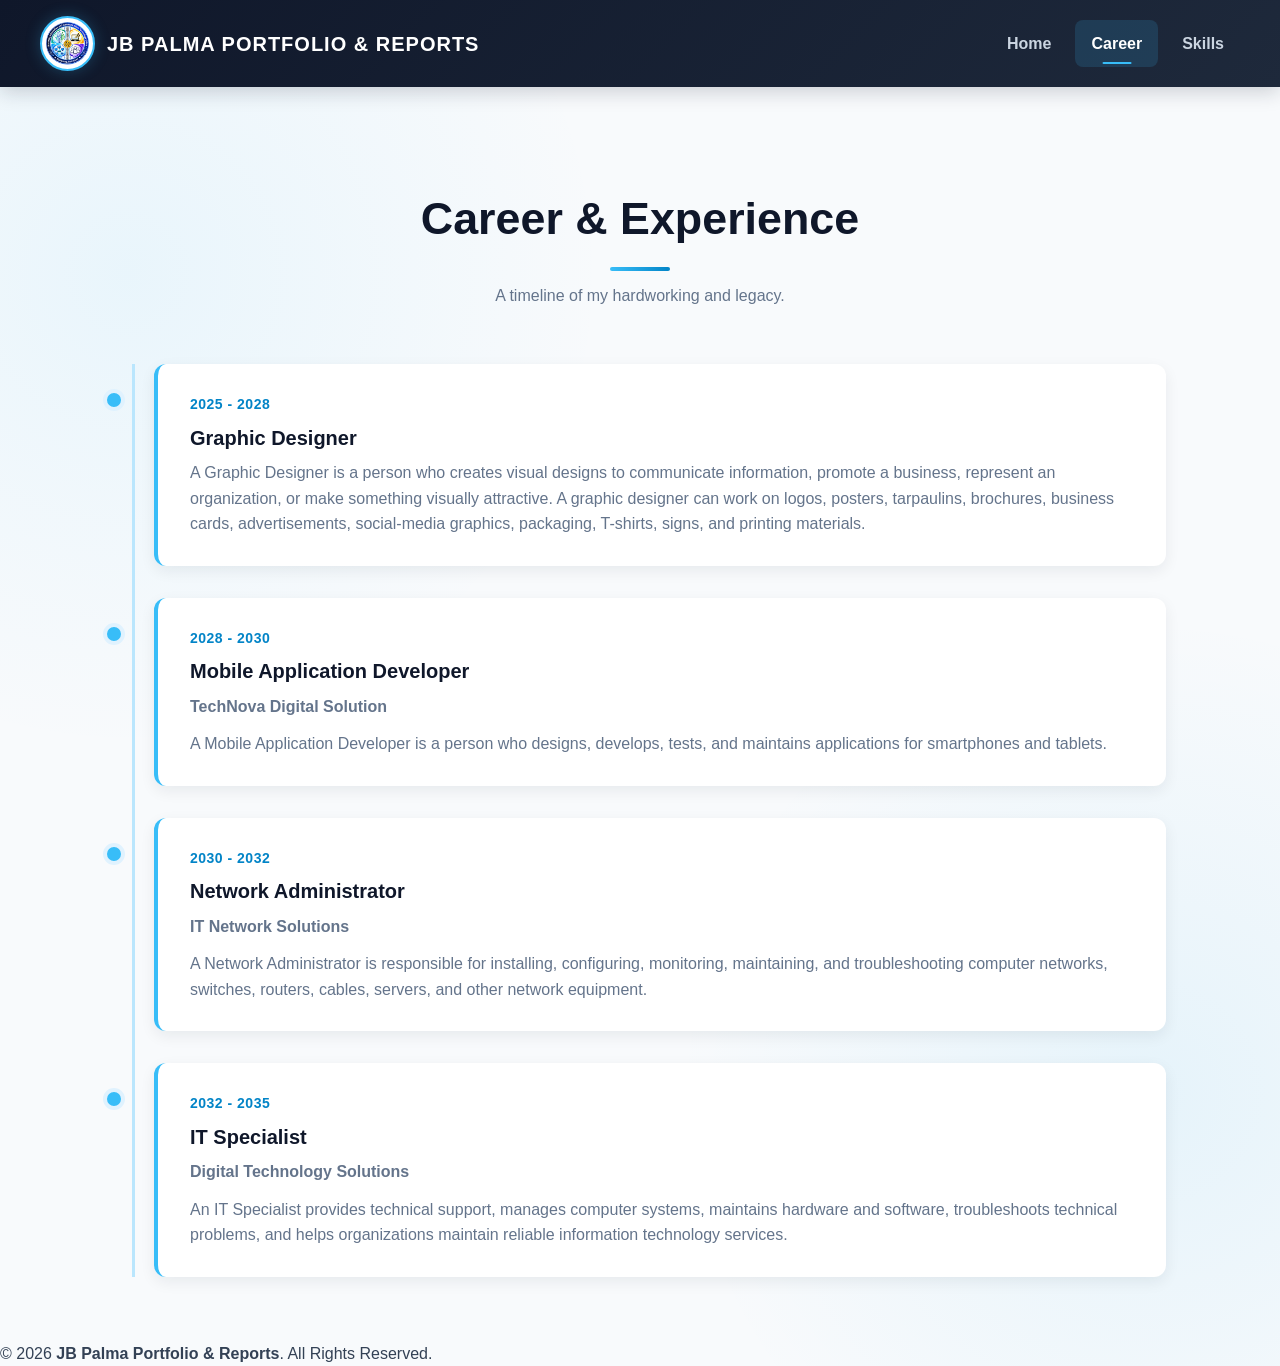
==== commit c0366c86: "Add files via upload" ====
--- a/career.html
+++ b/career.html
@@ -4,7 +4,7 @@
     <meta charset="UTF-8">
     <meta name="viewport" content="width=device-width, initial-scale=1.0">
 
-    <title>Career | JB Palma Portfolio & Reports</title>
+    <title>JB Palma | Career</title>
 
     <link rel="stylesheet" href="style.css">
 </head>
@@ -18,12 +18,12 @@
 
         <div class="nav-container">
 
-            <!-- Logo + Website Name -->
+            <!-- LOGO -->
             <a href="index.html" class="brand">
 
                 <img
                     src="MICT.png"
-                    alt="Maramag ICT Office Logo"
+                    alt="Maramag ICT Logo"
                     class="brand-logo"
                 >
 
@@ -34,7 +34,7 @@
             </a>
 
 
-            <!-- Navigation Links -->
+            <!-- NAVIGATION -->
             <nav class="nav-menu">
 
                 <a href="index.html" class="nav-link">
@@ -59,165 +59,124 @@
     <!-- =========================
          CAREER PAGE
     ========================== -->
-    <main>
-
-        <section class="career-page">
-
-            <!-- Page Heading -->
-            <div class="page-header">
-
-                <h1>
-                    Career &amp; Experience
-                </h1>
-
-                <div class="heading-line"></div>
-
-                <p>
-                    A timeline of my hardworking and legacy.
-                </p>
-
-            </div>
-
-
-            <!-- =========================
-                 CAREER TIMELINE
-            ========================== -->
-            <div class="career-timeline">
-
-
-                <!-- =========================
-                     CAREER 1
-                ========================== -->
-                <div class="timeline-item">
-
-                    <div class="timeline-dot"></div>
-
-                    <article class="career-card">
-
-                        <div class="career-year">
-                            2025 - 2028
-                        </div>
-
-                        <h2>
-                            Graphic Designer
-                        </h2>
-
-                        <p class="career-description">
-                            A Graphic Designer is a person who creates visual
-                            designs to communicate information, promote a
-                            business, represent an organization, or make
-                            something visually attractive. A graphic designer
-                            can work on logos, posters, tarpaulins, brochures,
-                            business cards, advertisements, social-media
-                            graphics, packaging, T-shirts, signs, and printing
-                            materials.
-                        </p>
-
-                    </article>
-
-                </div>
-
-
-                <!-- =========================
-                     CAREER 2
-                ========================== -->
-                <div class="timeline-item">
-
-                    <div class="timeline-dot"></div>
-
-                    <article class="career-card">
-
-                        <div class="career-year">
-                            2028 - 2030
-                        </div>
-
-                        <h2>
-                            Mobile Application Developer
-                        </h2>
-
-                        <h3>
-                            TechNova Digital Solution
-                        </h3>
-
-                        <p class="career-description">
-                            A Mobile Application Developer is a person who
-                            designs, develops, tests, and maintains
-                            applications for smartphones and tablets.
-                        </p>
-
-                    </article>
-
-                </div>
-
-
-                <!-- =========================
-                     CAREER 3
-                ========================== -->
-                <div class="timeline-item">
-
-                    <div class="timeline-dot"></div>
-
-                    <article class="career-card">
-
-                        <div class="career-year">
-                            2030 - 2032
-                        </div>
-
-                        <h2>
-                            Network Administrator
-                        </h2>
-
-                        <h3>
-                            IT Network Solutions
-                        </h3>
-
-                        <p class="career-description">
-                            A Network Administrator is responsible for
-                            installing, configuring, monitoring, maintaining,
-                            and troubleshooting computer networks, switches,
-                            routers, cables, servers, and other network
-                            infrastructure.
-                        </p>
-
-                    </article>
-
-                </div>
-
-
-                <!-- =========================
-                     CAREER 4
-                ========================== -->
-                <div class="timeline-item">
-
-                    <div class="timeline-dot"></div>
-
-                    <article class="career-card">
-
-                        <div class="career-year">
-                            2032 - Present
-                        </div>
-
-                        <h2>
-                            IT Specialist
-                        </h2>
-
-                        <h3>
-                            Digital Technology Solutions
-                        </h3>
-
-                        <p class="career-description">
-                            An IT Specialist provides technical support,
-                            manages computer systems, assists users,
-                            maintains hardware and software, and helps
-                            organizations implement reliable information
-                            technology solutions.
-                        </p>
-
-                    </article>
-
-                </div>
-
-            </div>
+    <main class="content-container">
+
+        <section class="page-header">
+
+            <h1>
+                Career &amp; Experience
+            </h1>
+
+            <p>
+                A timeline of my hardworking and legacy.
+            </p>
+
+        </section>
+
+
+        <!-- =========================
+             CAREER TIMELINE
+        ========================== -->
+        <section class="timeline">
+
+
+            <!-- CAREER 1 -->
+            <article class="timeline-item">
+
+                <div class="date">
+                    2025 - 2028
+                </div>
+
+                <h3>
+                    Graphic Designer
+                </h3>
+
+                <p>
+                    A Graphic Designer is a person who creates visual
+                    designs to communicate information, promote a business,
+                    represent an organization, or make something visually
+                    attractive. A graphic designer can work on logos,
+                    posters, tarpaulins, brochures, business cards,
+                    advertisements, social-media graphics, packaging,
+                    T-shirts, signs, and printing materials.
+                </p>
+
+            </article>
+
+
+            <!-- CAREER 2 -->
+            <article class="timeline-item">
+
+                <div class="date">
+                    2028 - 2030
+                </div>
+
+                <h3>
+                    Mobile Application Developer
+                </h3>
+
+                <div class="company">
+                    TechNova Digital Solution
+                </div>
+
+                <p>
+                    A Mobile Application Developer is a person who designs,
+                    develops, tests, and maintains applications for
+                    smartphones and tablets.
+                </p>
+
+            </article>
+
+
+            <!-- CAREER 3 -->
+            <article class="timeline-item">
+
+                <div class="date">
+                    2030 - 2032
+                </div>
+
+                <h3>
+                    Network Administrator
+                </h3>
+
+                <div class="company">
+                    IT Network Solutions
+                </div>
+
+                <p>
+                    A Network Administrator is responsible for installing,
+                    configuring, monitoring, maintaining, and troubleshooting
+                    computer networks, switches, routers, cables, servers,
+                    and other network equipment.
+                </p>
+
+            </article>
+
+
+            <!-- CAREER 4 -->
+            <article class="timeline-item">
+
+                <div class="date">
+                    2032 - 2035
+                </div>
+
+                <h3>
+                    IT Specialist
+                </h3>
+
+                <div class="company">
+                    Digital Technology Solutions
+                </div>
+
+                <p>
+                    An IT Specialist provides technical support, manages
+                    computer systems, maintains hardware and software,
+                    troubleshoots technical problems, and helps organizations
+                    maintain reliable information technology services.
+                </p>
+
+            </article>
+
 
         </section>
 
@@ -227,10 +186,11 @@
     <!-- =========================
          FOOTER
     ========================== -->
-    <footer class="footer">
+    <footer>
 
         <p>
-            &copy; 2026 JB Palma Portfolio &amp; Reports.
+            &copy; 2026
+            <strong>JB Palma Portfolio &amp; Reports</strong>.
             All Rights Reserved.
         </p>
 
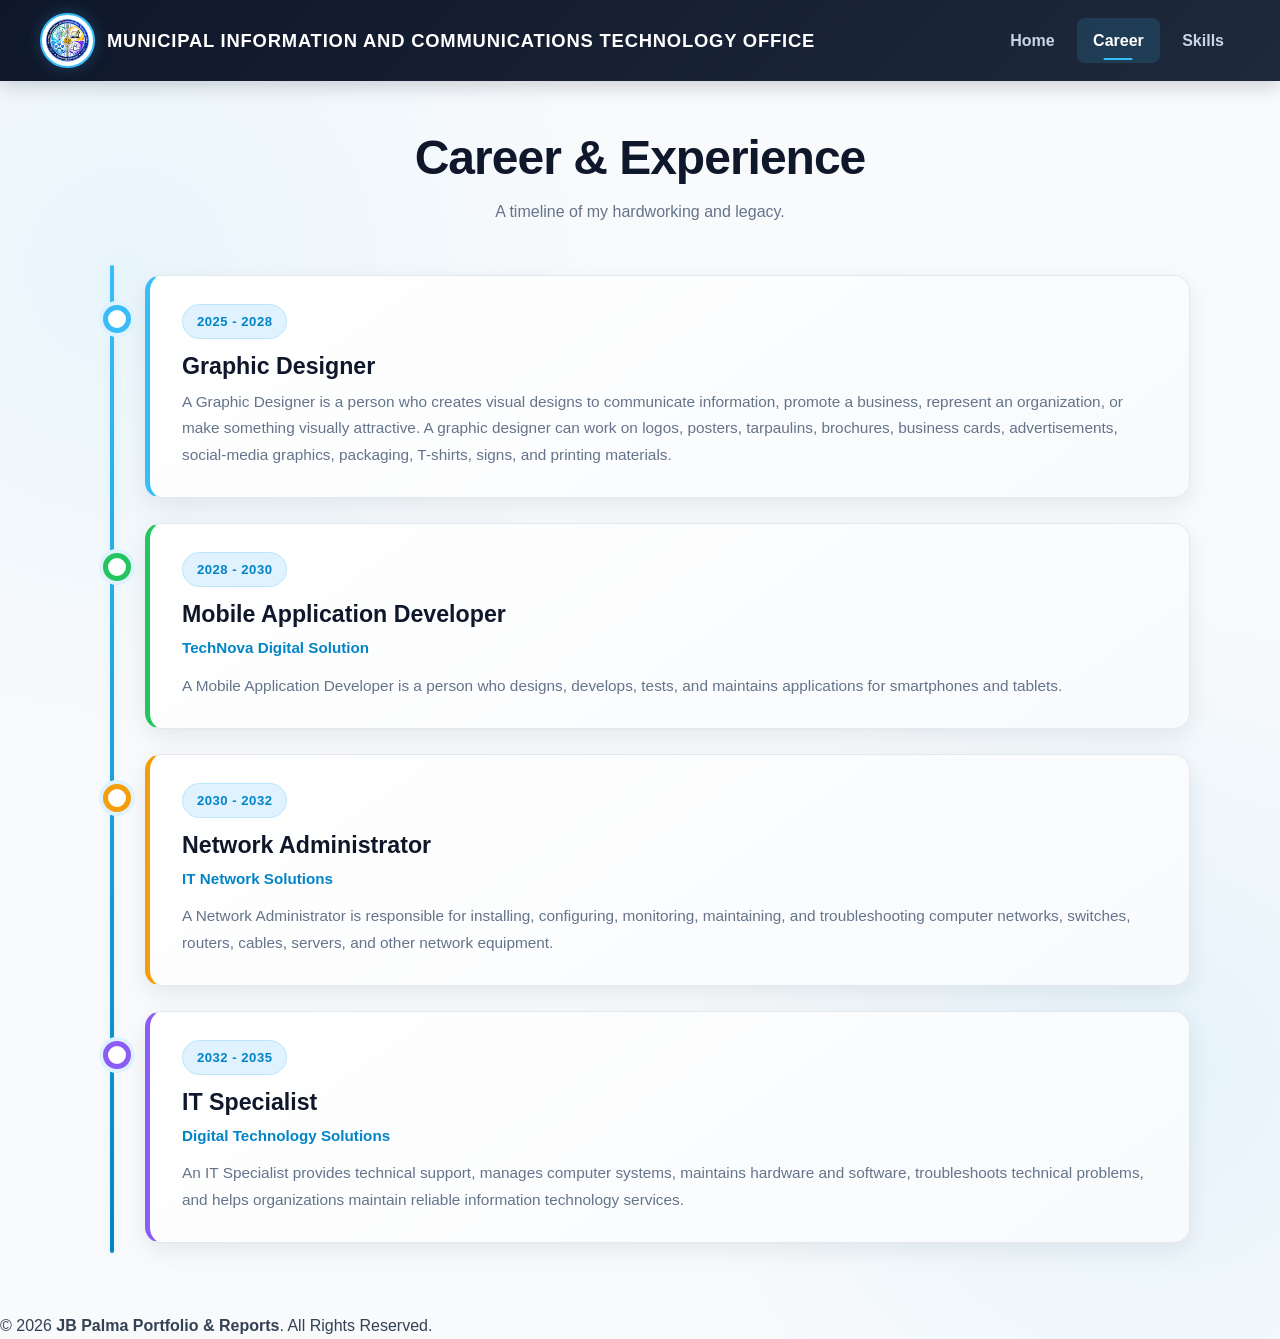
==== commit ed58b242: "Update career.html" ====
--- a/career.html
+++ b/career.html
@@ -28,7 +28,7 @@
                 >
 
                 <span class="brand-title">
-                    JB PALMA PORTFOLIO &amp; REPORTS
+                    MUNICIPAL INFORMATION AND COMMUNICATIONS TECHNOLOGY OFFICE
                 </span>
 
             </a>
@@ -197,4 +197,4 @@
     </footer>
 
 </body>
-</html>+</html>
--- a/style.css
+++ b/style.css
@@ -1,11 +1,11 @@
 /* =========================================================
    JB PALMA PORTFOLIO & REPORTS
-   MODERN PORTFOLIO WEBSITE
-   ========================================================= */
-
-
-/* =========================================================
-   BASE RESET
+   COMPLETE STYLE.CSS
+   ========================================================= */
+
+
+/* =========================================================
+   1. BASE RESET
    ========================================================= */
 
 * {
@@ -14,11 +14,9 @@
     box-sizing: border-box;
 }
 
-
 html {
     scroll-behavior: smooth;
 }
-
 
 body {
     font-family:
@@ -38,35 +36,48 @@
             rgba(56, 189, 248, 0.08),
             transparent 30%
         ),
-
         radial-gradient(
             circle at 90% 80%,
             rgba(14, 165, 233, 0.08),
             transparent 30%
         ),
-
         #f8fafc;
 
+    min-height: 100vh;
+
     display: flex;
-
     flex-direction: column;
 
-    min-height: 100vh;
-}
-
+    overflow-x: hidden;
+}
 
 ::selection {
     background: #38bdf8;
     color: #ffffff;
 }
 
-
-/* =========================================================
-   NAVIGATION BAR
+img {
+    max-width: 100%;
+    display: block;
+}
+
+a {
+    color: inherit;
+}
+
+button,
+input,
+textarea,
+select {
+    font: inherit;
+}
+
+
+/* =========================================================
+   2. NAVIGATION BAR
    ========================================================= */
 
 .navbar {
-
     width: 100%;
 
     background:
@@ -76,7 +87,8 @@
             #1e293b
         );
 
-    padding: 1rem 2rem;
+    padding:
+        0.8rem 2rem;
 
     position: sticky;
 
@@ -85,15 +97,12 @@
     z-index: 1000;
 
     box-shadow:
-        0 4px 20px rgba(15, 23, 42, 0.20);
-}
-
-
-/* =========================================================
-   NAVIGATION CONTAINER
-   ========================================================= */
+        0 4px 20px
+        rgba(15, 23, 42, 0.20);
+}
 
 .nav-container {
+    width: 100%;
 
     max-width: 1200px;
 
@@ -110,11 +119,10 @@
 
 
 /* =========================================================
-   BRAND
+   3. BRAND
    ========================================================= */
 
 .brand {
-
     display: flex;
 
     align-items: center;
@@ -124,62 +132,61 @@
     text-decoration: none;
 
     color: #ffffff;
-}
-
+
+    min-width: 0;
+}
 
 .brand-logo {
-
     width: 55px;
 
     height: 55px;
 
     object-fit: contain;
 
+    flex-shrink: 0;
+
     border-radius: 50%;
 
     background: #ffffff;
 
     padding: 4px;
 
-    border: 2px solid #38bdf8;
+    border:
+        2px solid #38bdf8;
 
     box-shadow:
-        0 0 15px rgba(56, 189, 248, 0.25);
-}
-
+        0 0 15px
+        rgba(56, 189, 248, 0.25);
+}
 
 .brand-title {
-
     color: #ffffff;
 
-    font-size: 1.25rem;
+    font-size: 1.15rem;
 
     font-weight: 800;
 
-    letter-spacing: 1px;
+    letter-spacing: 0.8px;
 
     white-space: nowrap;
 }
 
 
 /* =========================================================
-   NAVIGATION MENU
+   4. NAVIGATION MENU
    ========================================================= */
 
 .nav-menu {
-
     display: flex;
 
     align-items: center;
 
     justify-content: center;
 
-    gap: 0.5rem;
-}
-
+    gap: 0.4rem;
+}
 
 .nav-link {
-
     position: relative;
 
     color: #cbd5e1;
@@ -188,7 +195,8 @@
 
     font-weight: 600;
 
-    padding: 0.65rem 1rem;
+    padding:
+        0.6rem 1rem;
 
     border-radius: 8px;
 
@@ -198,9 +206,7 @@
         transform 0.3s ease;
 }
 
-
 .nav-link:hover {
-
     color: #38bdf8;
 
     background:
@@ -210,18 +216,14 @@
         translateY(-2px);
 }
 
-
 .nav-link.active {
-
     color: #ffffff;
 
     background:
         rgba(56, 189, 248, 0.15);
 }
 
-
 .nav-link.active::after {
-
     content: "";
 
     position: absolute;
@@ -244,278 +246,163 @@
 
 
 /* =========================================================
-   MAIN CONTAINER
+   5. MAIN
    ========================================================= */
 
 main {
-
     flex: 1;
-}
-
-
-.hero-container {
 
     width: 100%;
-
-    max-width: 1150px;
+}
+
+
+/* =========================================================
+   6. GENERAL CONTENT CONTAINER
+   ========================================================= */
+
+.content-container {
+    width: 100%;
+
+    max-width: 1200px;
 
     margin: 0 auto;
 
-    padding: 5rem 2rem;
-}
-
-
-.content-container {
-
+    padding:
+        0 20px 60px;
+}
+
+
+/* =========================================================
+   7. HOME SECTION
+   ========================================================= */
+
+.home-section {
     width: 100%;
 
+    min-height: 620px;
+
+    display: flex;
+
+    align-items: center;
+
+    padding:
+        70px 20px;
+
+    background:
+        radial-gradient(
+            circle at 15% 30%,
+            rgba(56, 189, 248, 0.10),
+            transparent 35%
+        ),
+        radial-gradient(
+            circle at 85% 70%,
+            rgba(14, 165, 233, 0.08),
+            transparent 35%
+        );
+}
+
+
+/* =========================================================
+   8. HOME CONTAINER
+   ========================================================= */
+
+.home-container {
+    width: 100%;
+
     max-width: 1100px;
 
     margin: 0 auto;
 
-    padding: 4rem 1.5rem;
-}
-
-
-/* =========================================================
-   HERO SECTION
-   ========================================================= */
-
-.hero {
-
-    min-height: 75vh;
-
+    display: grid;
+
+    grid-template-columns:
+        1.4fr 0.8fr;
+
+    align-items: center;
+
+    gap: 70px;
+}
+
+
+/* =========================================================
+   9. HOME CONTENT
+   ========================================================= */
+
+.home-content {
+    animation:
+        fadeUp 0.7s ease;
+}
+
+.home-subtitle {
+    color: #0284c7;
+
+    font-size: 0.9rem;
+
+    font-weight: 800;
+
+    letter-spacing: 2px;
+
+    margin-bottom: 12px;
+}
+
+.home-content h1 {
+    color: #0f172a;
+
+    font-size:
+        clamp(3rem, 7vw, 5rem);
+
+    line-height: 1;
+
+    font-weight: 900;
+
+    margin-bottom: 15px;
+
+    letter-spacing: -2px;
+}
+
+.home-content h2 {
+    color: #334155;
+
+    font-size:
+        clamp(1.3rem, 3vw, 2rem);
+
+    font-weight: 700;
+
+    margin-bottom: 20px;
+}
+
+.home-description {
+    max-width: 650px;
+
+    color: #64748b;
+
+    font-size: 1rem;
+
+    line-height: 1.8;
+
+    margin-bottom: 30px;
+}
+
+
+/* =========================================================
+   10. HOME BUTTONS
+   ========================================================= */
+
+.home-buttons {
     display: flex;
 
-    align-items: center;
-
-    position: relative;
-
-    overflow: hidden;
-
-    background:
-        linear-gradient(
-            135deg,
-            #f8fafc,
-            #e0f2fe
-        );
-}
-
-
-.hero::before {
-
-    content: "";
-
-    position: absolute;
-
-    width: 450px;
-
-    height: 450px;
-
-    left: -150px;
-
-    top: 20%;
-
-    background:
-        rgba(56, 189, 248, 0.10);
-
-    border-radius: 50%;
-
-    filter: blur(90px);
-
-    pointer-events: none;
-}
-
-
-.hero::after {
-
-    content: "";
-
-    position: absolute;
-
-    width: 350px;
-
-    height: 350px;
-
-    right: -100px;
-
-    bottom: -100px;
-
-    background:
-        rgba(14, 165, 233, 0.10);
-
-    border-radius: 50%;
-
-    filter: blur(80px);
-
-    pointer-events: none;
-}
-
-
-/* =========================================================
-   HERO LAYOUT
-   ========================================================= */
-
-.hero-container {
-
-    display: grid;
-
-    grid-template-columns:
-        0.9fr 1.4fr;
-
-    align-items: center;
-
-    gap: 5rem;
-
-    position: relative;
-
-    z-index: 1;
-}
-
-
-/* =========================================================
-   HERO LOGO
-   ========================================================= */
-
-.hero-logo {
-
-    display: flex;
-
-    justify-content: center;
-
-    align-items: center;
-}
-
-
-.hero-logo img {
-
-    width: min(360px, 100%);
-
-    height: auto;
-
-    object-fit: contain;
-
-    filter:
-        drop-shadow(
-            0 20px 30px
-            rgba(15, 23, 42, 0.18)
-        );
-
-    animation:
-        logoFloat 4s ease-in-out infinite;
-}
-
-
-/* =========================================================
-   HERO CONTENT
-   ========================================================= */
-
-.hero-content {
-
-    text-align: left;
-}
-
-
-.hero h1 {
-
-    font-size:
-        clamp(2.5rem, 6vw, 4.5rem);
-
-    line-height: 1.1;
-
-    color: #0f172a;
-
-    font-weight: 900;
-
-    letter-spacing: -2px;
-
-    margin-bottom: 1.5rem;
-
-    animation:
-        fadeDown 0.8s ease;
-}
-
-
-.hero h1 span {
-
-    display: block;
-
-    background:
-        linear-gradient(
-            90deg,
-            #0284c7,
-            #38bdf8,
-            #0ea5e9
-        );
-
-    -webkit-background-clip: text;
-
-    background-clip: text;
-
-    -webkit-text-fill-color: transparent;
-
-    color: transparent;
-}
-
-
-/* =========================================================
-   HERO TEXT
-   ========================================================= */
-
-.hero-welcome {
-
-    font-size: 1.25rem;
-
-    color: #334155;
-
-    max-width: 700px;
-
-    margin-bottom: 1rem;
-
-    animation:
-        fadeUp 0.9s ease;
-}
-
-
-.hero-description {
-
-    font-size: 1rem;
-
-    color: #64748b;
-
-    max-width: 720px;
-
-    margin-bottom: 2rem;
-
-    animation:
-        fadeUp 1s ease;
-}
-
-
-/* =========================================================
-   HERO BUTTONS
-   ========================================================= */
-
-.hero-buttons {
-
-    display: flex;
-
-    align-items: center;
-
-    gap: 1rem;
-
     flex-wrap: wrap;
-}
-
-
-.btn {
-
+
+    gap: 12px;
+}
+
+.home-button {
     display: inline-block;
 
     padding:
-        0.85rem 1.7rem;
-
-    border-radius: 10px;
+        12px 22px;
+
+    border-radius: 9px;
 
     text-decoration: none;
 
@@ -525,13 +412,7 @@
         all 0.3s ease;
 }
 
-
-/* Primary */
-
-.btn-primary {
-
-    color: #ffffff;
-
+.home-button.primary {
     background:
         linear-gradient(
             135deg,
@@ -539,73 +420,156 @@
             #0284c7
         );
 
+    color: #ffffff;
+
     box-shadow:
-        0 8px 20px
-        rgba(14, 165, 233, 0.25);
-}
-
-
-.btn-primary:hover {
-
+        0 7px 18px
+        rgba(14, 165, 233, 0.20);
+}
+
+.home-button.primary:hover {
     transform:
-        translateY(-4px);
+        translateY(-3px);
 
     box-shadow:
-        0 12px 30px
-        rgba(14, 165, 233, 0.35);
-}
-
-
-/* Secondary */
-
-.btn-secondary {
-
+        0 12px 25px
+        rgba(14, 165, 233, 0.30);
+}
+
+.home-button.secondary {
+    background: #ffffff;
+
+    color: #0284c7;
+
+    border:
+        1px solid #bae6fd;
+}
+
+.home-button.secondary:hover {
+    background: #e0f2fe;
+
+    transform:
+        translateY(-3px);
+}
+
+
+/* =========================================================
+   11. HOME CARD
+   ========================================================= */
+
+.home-card {
+    width: 100%;
+
+    max-width: 330px;
+
+    margin: 0 auto;
+
+    background: #ffffff;
+
+    border:
+        1px solid #e2e8f0;
+
+    border-radius: 20px;
+
+    padding:
+        32px 25px;
+
+    text-align: center;
+
+    box-shadow:
+        0 15px 40px
+        rgba(15, 23, 42, 0.10);
+
+    animation:
+        fadeUp 0.9s ease;
+
+    transition:
+        transform 0.3s ease,
+        box-shadow 0.3s ease;
+}
+
+.home-card:hover {
+    transform:
+        translateY(-7px);
+
+    box-shadow:
+        0 20px 45px
+        rgba(15, 23, 42, 0.15);
+}
+
+
+/* =========================================================
+   12. HOME LOGO
+   ========================================================= */
+
+.home-logo-container {
+    display: flex;
+
+    justify-content: center;
+
+    align-items: center;
+
+    margin-bottom: 20px;
+}
+
+.home-logo {
+    width: 120px;
+
+    height: 120px;
+
+    object-fit: contain;
+
+    border-radius: 50%;
+
+    background: #ffffff;
+
+    padding: 6px;
+
+    border:
+        3px solid #38bdf8;
+
+    box-shadow:
+        0 8px 25px
+        rgba(14, 165, 233, 0.18);
+}
+
+.home-card h3 {
     color: #0f172a;
 
-    background: #ffffff;
-
-    border:
-        1px solid #cbd5e1;
-}
-
-
-.btn-secondary:hover {
-
-    color: #0284c7;
-
-    border-color: #38bdf8;
-
-    background: #f0f9ff;
-
-    transform:
-        translateY(-4px);
-}
-
-
-/* =========================================================
-   ABOUT SECTION
+    font-size: 1.3rem;
+
+    margin-bottom: 8px;
+}
+
+.home-card p {
+    color: #64748b;
+
+    font-size: 0.92rem;
+
+    line-height: 1.6;
+}
+
+
+/* =========================================================
+   13. ABOUT SECTION
    ========================================================= */
 
 .about-section {
-
     padding:
         5rem 1.5rem;
 
     background: #ffffff;
 }
 
-
 .about-container {
-
     max-width: 1000px;
 
     margin: 0 auto;
 }
 
-
 .about-card {
-
-    padding: 2.5rem;
+    padding:
+        2.5rem;
 
     background:
         linear-gradient(
@@ -627,9 +591,7 @@
         4px solid #38bdf8;
 }
 
-
 .about-card h2 {
-
     color: #0f172a;
 
     font-size: 2rem;
@@ -637,9 +599,7 @@
     margin-bottom: 1rem;
 }
 
-
 .about-card p {
-
     color: #64748b;
 
     margin-bottom: 1rem;
@@ -648,28 +608,18 @@
 }
 
 
-.about-card p:last-child {
-
-    margin-bottom: 0;
-}
-
-
-/* =========================================================
-   INFORMATION SECTION
+/* =========================================================
+   14. INFORMATION SECTION
    ========================================================= */
 
 .information-section {
-
     padding:
         5rem 1.5rem;
 
-    background:
-        #f8fafc;
-}
-
+    background: #f8fafc;
+}
 
 .information-container {
-
     max-width: 1100px;
 
     margin: 0 auto;
@@ -684,12 +634,12 @@
 
 
 /* =========================================================
-   INFORMATION CARDS
+   15. INFORMATION CARDS
    ========================================================= */
 
 .info-card {
-
-    padding: 2rem;
+    padding:
+        2rem;
 
     background: #ffffff;
 
@@ -708,9 +658,7 @@
         all 0.3s ease;
 }
 
-
 .info-card:hover {
-
     transform:
         translateY(-8px);
 
@@ -722,9 +670,7 @@
         rgba(15, 23, 42, 0.12);
 }
 
-
 .info-icon {
-
     width: 65px;
 
     height: 65px;
@@ -740,15 +686,12 @@
 
     border-radius: 50%;
 
-    background:
-        #e0f2fe;
+    background: #e0f2fe;
 
     font-size: 1.8rem;
 }
 
-
 .info-card h3 {
-
     color: #0f172a;
 
     font-size: 1.25rem;
@@ -756,9 +699,7 @@
     margin-bottom: 0.8rem;
 }
 
-
 .info-card p {
-
     color: #64748b;
 
     font-size: 0.95rem;
@@ -766,42 +707,46 @@
 
 
 /* =========================================================
-   PAGE HEADERS
+   16. PAGE HEADER
    ========================================================= */
 
 .page-header {
+    width: 100%;
+
+    max-width: 1100px;
+
+    margin: 0 auto;
 
     text-align: center;
 
     padding:
-        2rem 20px 2.5rem;
-
-    margin-bottom: 1rem;
-}
-
+        3rem 20px 2.5rem;
+}
 
 .page-header h1 {
-
     color: #0f172a;
 
     font-size:
-        clamp(2rem, 5vw, 2.8rem);
+        clamp(2rem, 5vw, 3rem);
+
+    line-height: 1.2;
 
     margin-bottom: 0.75rem;
 
-    font-weight: 800;
-}
-
-
-.page-header h1::after {
-
-    content: "";
-
-    display: block;
-
-    width: 60px;
+    font-weight: 900;
+
+    letter-spacing: -1px;
+}
+
+.heading-line {
+    width: 75px;
 
     height: 4px;
+
+    margin:
+        0.8rem auto 1.2rem;
+
+    border-radius: 10px;
 
     background:
         linear-gradient(
@@ -810,154 +755,369 @@
             #0284c7
         );
 
-    border-radius: 5px;
+    box-shadow:
+        0 3px 10px
+        rgba(14, 165, 233, 0.20);
+}
+
+.page-header p {
+    color: #64748b;
+
+    max-width: 750px;
+
+    margin: 0 auto;
+
+    font-size: 1rem;
+
+    line-height: 1.7;
+}
+
+
+/* =========================================================
+   17. CAREER TIMELINE
+   ========================================================= */
+
+.timeline {
+    position: relative;
+
+    width: 100%;
+
+    max-width: 1100px;
+
+    margin: 0 auto;
+
+    display: flex;
+
+    flex-direction: column;
+
+    gap: 25px;
+
+    padding:
+        10px 0;
+}
+
+
+/* =========================================================
+   18. TIMELINE VERTICAL LINE
+   ========================================================= */
+
+.timeline::before {
+    content: "";
+
+    position: absolute;
+
+    left: 20px;
+
+    top: 0;
+
+    bottom: 0;
+
+    width: 4px;
+
+    background:
+        linear-gradient(
+            180deg,
+            #38bdf8,
+            #0284c7
+        );
+
+    border-radius: 10px;
+
+    box-shadow:
+        0 0 10px
+        rgba(14, 165, 233, 0.12);
+}
+
+
+/* =========================================================
+   19. CAREER BOX - FIT WIDTH
+   ========================================================= */
+
+.timeline-item {
+    position: relative;
+
+    width: calc(100% - 55px);
+
+    margin-left: 55px;
+
+    padding:
+        28px 32px;
+
+    background:
+        linear-gradient(
+            145deg,
+            #ffffff,
+            #f8fafc
+        );
+
+    border:
+        1px solid #e2e8f0;
+
+    border-left:
+        5px solid #38bdf8;
+
+    border-radius: 16px;
+
+    box-shadow:
+        0 8px 25px
+        rgba(15, 23, 42, 0.08);
+
+    transition:
+        transform 0.3s ease,
+        box-shadow 0.3s ease,
+        border-color 0.3s ease;
+
+    overflow: visible;
+}
+
+
+/* =========================================================
+   20. CAREER BOX HOVER
+   ========================================================= */
+
+.timeline-item:hover {
+    transform:
+        translateY(-4px);
+
+    box-shadow:
+        0 15px 35px
+        rgba(15, 23, 42, 0.14);
+}
+
+
+/* =========================================================
+   21. TIMELINE CIRCLE
+   ========================================================= */
+
+.timeline-item::before {
+    content: "";
+
+    position: absolute;
+
+    left: -47px;
+
+    top: 29px;
+
+    width: 18px;
+
+    height: 18px;
+
+    background: #ffffff;
+
+    border:
+        5px solid #38bdf8;
+
+    border-radius: 50%;
+
+    box-shadow:
+        0 0 0 4px #e0f2fe;
+
+    z-index: 2;
+}
+
+
+/* =========================================================
+   22. CAREER DATE
+   ========================================================= */
+
+.timeline-item .date {
+    display: inline-block;
+
+    padding:
+        6px 14px;
+
+    margin-bottom:
+        12px;
+
+    border-radius:
+        20px;
+
+    background:
+        #e0f2fe;
+
+    border:
+        1px solid #bae6fd;
+
+    color:
+        #0284c7;
+
+    font-size:
+        0.82rem;
+
+    font-weight:
+        800;
+
+    letter-spacing:
+        0.5px;
+}
+
+
+/* =========================================================
+   23. CAREER TITLE
+   ========================================================= */
+
+.timeline-item h3 {
+    color:
+        #0f172a;
+
+    font-size:
+        1.45rem;
+
+    font-weight:
+        800;
+
+    line-height:
+        1.3;
 
     margin:
-        0.75rem auto;
-}
-
-
-.page-header p {
-
-    color: #64748b;
-
-    max-width: 700px;
-
-    margin: auto;
-}
-
-
-/* =========================================================
-   SKILLS SECTION
-   ========================================================= */
-
-.skills-section {
-
-    max-width: 1000px;
-
-    margin: 40px auto;
+        0 0 7px;
+}
+
+
+/* =========================================================
+   24. COMPANY
+   ========================================================= */
+
+.timeline-item .company {
+    color:
+        #0284c7;
+
+    font-size:
+        0.95rem;
+
+    font-weight:
+        700;
+
+    margin-bottom:
+        12px;
+}
+
+
+/* =========================================================
+   25. CAREER DESCRIPTION
+   ========================================================= */
+
+.timeline-item p {
+    color:
+        #64748b;
+
+    font-size:
+        0.96rem;
+
+    line-height:
+        1.75;
+
+    margin:
+        0;
+
+    max-width:
+        none;
+}
+
+
+/* =========================================================
+   26. CAREER BOX COLORS
+   ========================================================= */
+
+.timeline-item:nth-child(1) {
+    border-left-color:
+        #38bdf8;
+}
+
+.timeline-item:nth-child(2) {
+    border-left-color:
+        #22c55e;
+}
+
+.timeline-item:nth-child(3) {
+    border-left-color:
+        #f59e0b;
+}
+
+.timeline-item:nth-child(4) {
+    border-left-color:
+        #8b5cf6;
+}
+
+
+/* =========================================================
+   27. CAREER CIRCLE COLORS
+   ========================================================= */
+
+.timeline-item:nth-child(1)::before {
+    border-color:
+        #38bdf8;
+}
+
+.timeline-item:nth-child(2)::before {
+    border-color:
+        #22c55e;
+}
+
+.timeline-item:nth-child(3)::before {
+    border-color:
+        #f59e0b;
+}
+
+.timeline-item:nth-child(4)::before {
+    border-color:
+        #8b5cf6;
+}
+
+
+/* =========================================================
+   28. SKILLS PAGE
+   ========================================================= */
+
+.skills-page {
+    width: 100%;
+
+    min-height: 100vh;
+
+    padding-bottom: 50px;
+}
+
+
+/* =========================================================
+   29. PROFICIENCY SECTION
+   ========================================================= */
+
+.proficiency-section {
+    width: 100%;
+
+    max-width: 1250px;
+
+    margin:
+        0 auto 55px;
 
     padding:
         0 20px;
 }
 
-
-.skills-section h2,
-.skill-gaps h2 {
-
+.proficiency-section h2 {
     color: #0f172a;
 
     font-size: 30px;
 
-    margin-bottom: 25px;
-}
-
-
-/* =========================================================
-   PROFICIENCY SCALE
-   ========================================================= */
-
-.proficiency-scale {
-
-    display: grid;
-
-    grid-template-columns:
-        repeat(5, 1fr);
-
-    gap: 15px;
-}
-
-
-.level {
-
-    padding: 20px;
-
-    background: #ffffff;
+    font-weight: 800;
+
+    margin-bottom: 28px;
+
+    text-align: left;
+}
+
+.proficiency-section h2::after {
+    content: "";
+
+    display: block;
+
+    width: 65px;
+
+    height: 4px;
+
+    margin-top: 10px;
 
     border-radius: 10px;
-
-    border:
-        1px solid #e2e8f0;
-
-    box-shadow:
-        0 4px 12px
-        rgba(15, 23, 42, 0.06);
-
-    transition:
-        all 0.3s ease;
-}
-
-
-.level:hover {
-
-    transform:
-        translateY(-5px);
-
-    box-shadow:
-        0 10px 25px
-        rgba(15, 23, 42, 0.12);
-}
-
-
-.level h3 {
-
-    color: #0f172a;
-
-    margin-bottom: 10px;
-}
-
-
-.level p {
-
-    color: #64748b;
-
-    font-size: 14px;
-}
-
-
-/* =========================================================
-   SKILL CARDS
-   ========================================================= */
-
-.skill-card {
-
-    background: #ffffff;
-
-    padding: 25px;
-
-    margin-bottom: 18px;
-
-    border-radius: 12px;
-
-    border:
-        1px solid #e2e8f0;
-
-    box-shadow:
-        0 5px 15px
-        rgba(15, 23, 42, 0.06);
-
-    transition:
-        all 0.3s ease;
-
-    position: relative;
-
-    overflow: hidden;
-}
-
-
-.skill-card::before {
-
-    content: "";
-
-    position: absolute;
-
-    top: 0;
-
-    left: 0;
-
-    width: 100%;
-
-    height: 4px;
 
     background:
         linear-gradient(
@@ -968,160 +1128,314 @@
 }
 
 
-.skill-card:hover {
-
+/* =========================================================
+   30. PROFICIENCY GRID
+   ========================================================= */
+
+.proficiency-grid {
+    width: 100%;
+
+    display: flex;
+
+    flex-direction: row;
+
+    flex-wrap: nowrap;
+
+    align-items: stretch;
+
+    gap: 18px;
+}
+
+
+/* =========================================================
+   31. PROFICIENCY CARD
+   ========================================================= */
+
+.proficiency-card {
+    position: relative;
+
+    flex:
+        1 1 0;
+
+    min-width: 0;
+
+    min-height: 255px;
+
+    padding:
+        30px 20px 25px;
+
+    background: #ffffff;
+
+    border:
+        1px solid #e2e8f0;
+
+    border-radius: 18px;
+
+    text-align: center;
+
+    display: flex;
+
+    flex-direction: column;
+
+    align-items: center;
+
+    justify-content: flex-start;
+
+    overflow: hidden;
+
+    box-shadow:
+        0 8px 25px
+        rgba(15, 23, 42, 0.08);
+
+    transition:
+        transform 0.3s ease,
+        box-shadow 0.3s ease,
+        border-color 0.3s ease;
+}
+
+.proficiency-card::before {
+    content: "";
+
+    position: absolute;
+
+    top: 0;
+
+    left: 0;
+
+    width: 100%;
+
+    height: 6px;
+}
+
+.proficiency-card:hover {
     transform:
-        translateY(-5px);
+        translateY(-8px);
+
+    border-color:
+        #38bdf8;
 
     box-shadow:
-        0 12px 25px
+        0 18px 40px
+        rgba(15, 23, 42, 0.15);
+}
+
+
+/* =========================================================
+   32. PROFICIENCY STRIPES
+   ========================================================= */
+
+.proficiency-card:nth-child(1)::before {
+    background:
+        linear-gradient(
+            90deg,
+            #94a3b8,
+            #64748b
+        );
+}
+
+.proficiency-card:nth-child(2)::before {
+    background:
+        linear-gradient(
+            90deg,
+            #fbbf24,
+            #f59e0b
+        );
+}
+
+.proficiency-card:nth-child(3)::before {
+    background:
+        linear-gradient(
+            90deg,
+            #60a5fa,
+            #2563eb
+        );
+}
+
+.proficiency-card:nth-child(4)::before {
+    background:
+        linear-gradient(
+            90deg,
+            #4ade80,
+            #16a34a
+        );
+}
+
+.proficiency-card:nth-child(5)::before {
+    background:
+        linear-gradient(
+            90deg,
+            #a78bfa,
+            #7c3aed
+        );
+}
+
+
+/* =========================================================
+   33. LEVEL TITLE
+   ========================================================= */
+
+.level-title {
+    width: 100%;
+
+    display: flex;
+
+    flex-direction: column;
+
+    align-items: center;
+
+    justify-content: center;
+
+    gap: 12px;
+
+    margin-bottom: 18px;
+}
+
+.level-icon {
+    width: 68px;
+
+    height: 68px;
+
+    display: flex;
+
+    align-items: center;
+
+    justify-content: center;
+
+    border-radius: 50%;
+
+    font-size: 29px;
+
+    line-height: 1;
+
+    background: #e0f2fe;
+
+    box-shadow:
+        0 7px 18px
         rgba(15, 23, 42, 0.12);
-}
-
-
-.skill-info {
-
-    display: flex;
-
-    justify-content: space-between;
-
-    align-items: center;
-
-    margin-bottom: 12px;
-}
-
-
-.skill-info h3 {
-
-    margin: 0;
-
-    color: #0f172a;
-}
-
-
-.skill-card p {
-
-    color: #64748b;
-}
-
-
-/* =========================================================
-   PROFICIENCY LABELS
-   ========================================================= */
-
-.proficiency {
+
+    transition:
+        transform 0.3s ease,
+        box-shadow 0.3s ease;
+}
+
+.proficiency-card:hover .level-icon {
+    transform:
+        scale(1.08);
+
+    box-shadow:
+        0 10px 22px
+        rgba(15, 23, 42, 0.18);
+}
+
+
+/* =========================================================
+   34. LEVEL ICON COLORS
+   ========================================================= */
+
+.proficiency-card:nth-child(1) .level-icon {
+    background: #f1f5f9;
+    border: 3px solid #94a3b8;
+}
+
+.proficiency-card:nth-child(2) .level-icon {
+    background: #fffbeb;
+    border: 3px solid #f59e0b;
+}
+
+.proficiency-card:nth-child(3) .level-icon {
+    background: #eff6ff;
+    border: 3px solid #3b82f6;
+}
+
+.proficiency-card:nth-child(4) .level-icon {
+    background: #f0fdf4;
+    border: 3px solid #22c55e;
+}
+
+.proficiency-card:nth-child(5) .level-icon {
+    background: #f5f3ff;
+    border: 3px solid #8b5cf6;
+}
+
+
+/* =========================================================
+   35. LEVEL NAME
+   ========================================================= */
+
+.level-title strong {
+    color:
+        #0f172a;
+
+    font-size:
+        1.1rem;
+
+    font-weight:
+        800;
+
+    line-height:
+        1.3;
+}
+
+.proficiency-card > p {
+    color:
+        #64748b;
+
+    font-size:
+        0.92rem;
+
+    line-height:
+        1.65;
+
+    margin:
+        0;
+
+    max-width:
+        215px;
+}
+
+
+/* =========================================================
+   36. SKILLS SECTION
+   ========================================================= */
+
+.skills-section {
+    width: 100%;
+
+    max-width: 1000px;
+
+    margin:
+        0 auto 45px;
 
     padding:
-        6px 12px;
-
-    border-radius: 20px;
-
-    font-size: 13px;
-
-    font-weight: bold;
-}
-
-
-.novice {
-
-    background: #e5e7eb;
-
-    color: #374151;
-}
-
-
-.beginner {
-
-    background: #fef3c7;
-
-    color: #92400e;
-}
-
-
-.intermediate {
-
-    background: #dbeafe;
-
-    color: #1e40af;
-}
-
-
-.proficient {
-
-    background: #dcfce7;
-
-    color: #166534;
-}
-
-
-.expert {
-
-    background: #ede9fe;
-
-    color: #6b21a8;
-}
-
-
-/* =========================================================
-   SKILLS GRID
-   ========================================================= */
-
-.skills-grid {
-
-    display: grid;
-
-    grid-template-columns:
-        repeat(auto-fit, minmax(280px, 1fr));
-
-    gap: 1.5rem;
-}
-
-
-/* =========================================================
-   SKILL PROGRESS
-   ========================================================= */
-
-.skill-progress {
-
-    margin-top: 1rem;
-}
-
-
-.progress-item {
-
-    margin-bottom: 1.2rem;
-}
-
-
-.progress-label {
-
-    display: flex;
-
-    justify-content: space-between;
-
-    margin-bottom: 0.4rem;
-
-    color: #334155;
-
-    font-weight: 600;
-}
-
-
-.progress-bar {
-
-    height: 8px;
-
-    background: #e2e8f0;
+        0 20px;
+}
+
+.skills-section h2 {
+    color:
+        #0f172a;
+
+    font-size:
+        30px;
+
+    font-weight:
+        800;
+
+    margin-bottom:
+        25px;
+}
+
+.skills-section h2::after {
+    content: "";
+
+    display: block;
+
+    width: 55px;
+
+    height: 4px;
+
+    margin-top: 9px;
 
     border-radius: 10px;
-
-    overflow: hidden;
-}
-
-
-.progress-fill {
-
-    height: 100%;
 
     background:
         linear-gradient(
@@ -1129,215 +1443,362 @@
             #38bdf8,
             #0284c7
         );
-
-    border-radius: 10px;
-
-    transition:
-        width 1s ease;
-}
-
-
-/* =========================================================
-   SKILL GAPS
-   ========================================================= */
-
-.skill-gaps {
-
-    max-width: 1000px;
-
-    margin: 60px auto;
-
-    padding: 35px;
+}
+
+
+/* =========================================================
+   37. SKILL CARD
+   ========================================================= */
+
+.skill-card {
+    position: relative;
+
+    display: grid;
+
+    grid-template-columns:
+        75px 1fr auto;
+
+    align-items: center;
+
+    gap: 20px;
 
     background: #ffffff;
 
-    border-radius: 12px;
+    padding:
+        25px;
+
+    margin-bottom:
+        18px;
+
+    border-radius:
+        15px;
 
     border:
         1px solid #e2e8f0;
+
+    box-shadow:
+        0 6px 18px
+        rgba(15, 23, 42, 0.06);
+
+    overflow: hidden;
+
+    transition:
+        transform 0.3s ease,
+        box-shadow 0.3s ease,
+        border-color 0.3s ease;
+}
+
+.skill-card::before {
+    content: "";
+
+    position: absolute;
+
+    top: 0;
+
+    left: 0;
+
+    width: 100%;
+
+    height: 4px;
+
+    background:
+        linear-gradient(
+            90deg,
+            #38bdf8,
+            #0284c7
+        );
+}
+
+.skill-card:hover {
+    transform:
+        translateY(-5px);
+
+    border-color:
+        rgba(56, 189, 248, 0.5);
+
+    box-shadow:
+        0 14px 30px
+        rgba(15, 23, 42, 0.12);
+}
+
+
+/* =========================================================
+   38. SKILL ICON
+   ========================================================= */
+
+.skill-icon {
+    width: 65px;
+
+    height: 65px;
+
+    display: flex;
+
+    align-items: center;
+
+    justify-content: center;
+
+    background:
+        linear-gradient(
+            135deg,
+            #e0f2fe,
+            #bae6fd
+        );
+
+    color:
+        #0284c7;
+
+    border:
+        2px solid #7dd3fc;
+
+    border-radius:
+        14px;
+
+    font-size:
+        1.2rem;
+
+    font-weight:
+        900;
+
+    box-shadow:
+        0 5px 15px
+        rgba(14, 165, 233, 0.12);
+}
+
+
+/* =========================================================
+   39. SKILL INFORMATION
+   ========================================================= */
+
+.skill-info {
+    min-width:
+        0;
+}
+
+.skill-info h3 {
+    color:
+        #0f172a;
+
+    font-size:
+        1.2rem;
+
+    margin-bottom:
+        6px;
+
+    font-weight:
+        800;
+}
+
+.skill-info p {
+    color:
+        #64748b;
+
+    font-size:
+        0.95rem;
+
+    line-height:
+        1.6;
+}
+
+
+/* =========================================================
+   40. SKILL RATING
+   ========================================================= */
+
+.skill-rating {
+    min-width:
+        145px;
+
+    display:
+        flex;
+
+    flex-direction:
+        column;
+
+    align-items:
+        center;
+
+    gap:
+        10px;
+}
+
+.skill-level {
+    display:
+        inline-block;
+
+    padding:
+        6px 13px;
+
+    border-radius:
+        20px;
+
+    font-size:
+        13px;
+
+    font-weight:
+        800;
+
+    white-space:
+        nowrap;
+}
+
+
+/* =========================================================
+   41. PROFICIENCY BADGES
+   ========================================================= */
+
+.novice {
+    background: #e5e7eb;
+    color: #374151;
+}
+
+.beginner {
+    background: #fef3c7;
+    color: #92400e;
+}
+
+.intermediate {
+    background: #dbeafe;
+    color: #1e40af;
+}
+
+.proficient {
+    background: #dcfce7;
+    color: #166534;
+}
+
+.expert {
+    background: #ede9fe;
+    color: #6b21a8;
+}
+
+
+/* =========================================================
+   42. RATING DOTS
+   ========================================================= */
+
+.rating-dots {
+    display:
+        flex;
+
+    align-items:
+        center;
+
+    justify-content:
+        center;
+
+    gap:
+        6px;
+}
+
+.dot {
+    width:
+        10px;
+
+    height:
+        10px;
+
+    border-radius:
+        50%;
+
+    background:
+        #e2e8f0;
+
+    border:
+        1px solid #cbd5e1;
+}
+
+.dot.filled {
+    background:
+        linear-gradient(
+            135deg,
+            #38bdf8,
+            #0284c7
+        );
+
+    border-color:
+        #0284c7;
+}
+
+
+/* =========================================================
+   43. PROFILE SECTION
+   ========================================================= */
+
+.profile-section {
+    display:
+        grid;
+
+    grid-template-columns:
+        200px 1fr;
+
+    gap:
+        2rem;
+
+    align-items:
+        center;
+
+    background:
+        #ffffff;
+
+    padding:
+        2rem;
+
+    border-radius:
+        12px;
 
     box-shadow:
         0 5px 15px
         rgba(15, 23, 42, 0.06);
 }
 
-
-.skill-gaps h2 {
-
-    color: #0f172a;
-}
-
-
-.skill-gaps p {
-
-    color: #64748b;
-
-    margin-bottom: 20px;
-}
-
-
-.skill-gaps ul {
-
-    padding-left: 20px;
-}
-
-
-.skill-gaps li {
-
-    margin-bottom: 15px;
-
-    line-height: 1.6;
-
-    color: #475569;
-}
-
-
-/* =========================================================
-   CAREER TIMELINE
-   ========================================================= */
-
-.timeline {
-
-    display: flex;
-
-    flex-direction: column;
-
-    gap: 2rem;
-
-    position: relative;
-}
-
-
-.timeline::before {
-
-    content: "";
-
-    position: absolute;
-
-    left: 18px;
-
-    top: 0;
-
-    bottom: 0;
-
-    width: 3px;
-
-    background: #bae6fd;
-}
-
-
-.timeline-item {
-
-    background: #ffffff;
-
-    padding: 1.8rem;
-
-    padding-left: 2rem;
-
-    margin-left: 40px;
-
-    border-radius: 12px;
-
-    border-left:
-        4px solid #38bdf8;
+.profile-image {
+    width:
+        180px;
+
+    height:
+        180px;
+
+    border-radius:
+        50%;
+
+    object-fit:
+        cover;
+
+    border:
+        5px solid #e0f2fe;
 
     box-shadow:
-        0 5px 15px
-        rgba(15, 23, 42, 0.07);
-
-    transition:
-        all 0.3s ease;
-
-    position: relative;
-}
-
-
-.timeline-item::before {
-
-    content: "";
-
-    position: absolute;
-
-    left: -55px;
-
-    top: 25px;
-
-    width: 14px;
-
-    height: 14px;
-
-    background: #38bdf8;
-
-    border:
-        4px solid #e0f2fe;
-
-    border-radius: 50%;
-}
-
-
-.timeline-item:hover {
-
-    transform:
-        translateX(5px);
-
-    box-shadow:
-        0 10px 25px
-        rgba(15, 23, 42, 0.12);
-}
-
-
-.timeline-item .date {
-
-    font-size: 0.875rem;
-
-    color: #0284c7;
-
-    font-weight: 700;
-
-    text-transform: uppercase;
-
-    letter-spacing: 0.5px;
-}
-
-
-.timeline-item h3 {
-
-    color: #0f172a;
-
-    margin:
-        0.4rem 0;
-
-    font-size: 1.25rem;
-}
-
-
-.timeline-item .company {
-
-    color: #64748b;
-
-    font-weight: 600;
-
-    margin-bottom: 0.75rem;
-}
-
-
-.timeline-item p {
-
-    color: #64748b;
-}
-
-
-/* =========================================================
-   GENERAL CONTENT CARDS
+        0 8px 20px
+        rgba(14, 165, 233, 0.2);
+}
+
+.profile-info h2 {
+    color:
+        #0f172a;
+
+    margin-bottom:
+        0.5rem;
+}
+
+.profile-info p {
+    color:
+        #64748b;
+}
+
+
+/* =========================================================
+   44. GENERAL CARD
    ========================================================= */
 
 .card {
-
-    background: #ffffff;
-
-    padding: 2rem;
-
-    border-radius: 12px;
+    background:
+        #ffffff;
+
+    padding:
+        2rem;
+
+    border-radius:
+        12px;
 
     border:
         1px solid #e2e8f0;
@@ -1346,132 +1807,83 @@
         0 5px 15px
         rgba(15, 23, 42, 0.06);
 
-    margin-bottom: 1.5rem;
-}
-
+    margin-bottom:
+        1.5rem;
+}
 
 .card h2 {
-
-    color: #0f172a;
-
-    margin-bottom: 1rem;
-}
-
+    color:
+        #0f172a;
+
+    margin-bottom:
+        1rem;
+}
 
 .card p {
-
-    color: #64748b;
-}
-
-
-/* =========================================================
-   PROFILE SECTION
-   ========================================================= */
-
-.profile-section {
-
-    display: grid;
-
-    grid-template-columns:
-        200px 1fr;
-
-    gap: 2rem;
-
-    align-items: center;
-
-    background: #ffffff;
-
-    padding: 2rem;
-
-    border-radius: 12px;
-
-    box-shadow:
-        0 5px 15px
-        rgba(15, 23, 42, 0.06);
-}
-
-
-.profile-image {
-
-    width: 180px;
-
-    height: 180px;
-
-    border-radius: 50%;
-
-    object-fit: cover;
-
-    border:
-        5px solid #e0f2fe;
-
-    box-shadow:
-        0 8px 20px
-        rgba(14, 165, 233, 0.2);
-}
-
-
-.profile-info h2 {
-
-    color: #0f172a;
-
-    margin-bottom: 0.5rem;
-}
-
-
-.profile-info p {
-
-    color: #64748b;
-}
-
-
-/* =========================================================
-   SOCIAL LINKS
+    color:
+        #64748b;
+}
+
+
+/* =========================================================
+   45. SOCIAL LINKS
    ========================================================= */
 
 .social-links {
-
-    display: flex;
-
-    justify-content: center;
-
-    gap: 1rem;
-
-    margin-top: 2rem;
-}
-
+    display:
+        flex;
+
+    justify-content:
+        center;
+
+    gap:
+        1rem;
+
+    margin-top:
+        2rem;
+}
 
 .social-links a {
-
-    width: 42px;
-
-    height: 42px;
-
-    display: flex;
-
-    justify-content: center;
-
-    align-items: center;
-
-    border-radius: 50%;
-
-    background: #e0f2fe;
-
-    color: #0284c7;
-
-    text-decoration: none;
-
-    font-weight: bold;
+    width:
+        42px;
+
+    height:
+        42px;
+
+    display:
+        flex;
+
+    justify-content:
+        center;
+
+    align-items:
+        center;
+
+    border-radius:
+        50%;
+
+    background:
+        #e0f2fe;
+
+    color:
+        #0284c7;
+
+    text-decoration:
+        none;
+
+    font-weight:
+        bold;
 
     transition:
         all 0.3s ease;
 }
 
-
 .social-links a:hover {
-
-    background: #38bdf8;
-
-    color: #ffffff;
+    background:
+        #38bdf8;
+
+    color:
+        #ffffff;
 
     transform:
         translateY(-4px);
@@ -1479,68 +1891,74 @@
 
 
 /* =========================================================
-   FOOTER
+   46. FOOTER
    ========================================================= */
 
 .footer {
-
-    background: #0f172a;
-
-    color: #94a3b8;
-
-    text-align: center;
-
-    padding: 1.5rem;
-
-    font-size: 0.875rem;
-
-    margin-top: auto;
-}
-
+    width:
+        100%;
+
+    background:
+        #0f172a;
+
+    color:
+        #94a3b8;
+
+    text-align:
+        center;
+
+    padding:
+        1.5rem;
+
+    font-size:
+        0.875rem;
+
+    margin-top:
+        auto;
+}
 
 .footer strong {
-
-    color: #38bdf8;
-}
-
-
-/* =========================================================
-   ANIMATIONS
+    color:
+        #38bdf8;
+}
+
+
+/* =========================================================
+   47. ANIMATIONS
    ========================================================= */
 
 @keyframes fadeDown {
 
     from {
-
-        opacity: 0;
+        opacity:
+            0;
 
         transform:
             translateY(-20px);
     }
 
     to {
-
-        opacity: 1;
+        opacity:
+            1;
 
         transform:
             translateY(0);
     }
 }
 
-
 @keyframes fadeUp {
 
     from {
-
-        opacity: 0;
+        opacity:
+            0;
 
         transform:
             translateY(20px);
     }
 
     to {
-
-        opacity: 1;
+        opacity:
+            1;
 
         transform:
             translateY(0);
@@ -1548,115 +1966,161 @@
 }
 
 
-@keyframes logoFloat {
-
-    0%,
-    100% {
-
-        transform:
-            translateY(0);
-    }
-
-    50% {
-
-        transform:
-            translateY(-10px);
-    }
-}
-
-
-/* =========================================================
-   TABLET
-   ========================================================= */
-
-@media (max-width: 900px) {
-
-    .nav-container {
-
-        flex-direction: column;
-
-        gap: 0.8rem;
-    }
-
-
-    .hero-container {
-
-        grid-template-columns: 1fr;
-
-        gap: 2.5rem;
-
-        text-align: center;
-    }
-
-
-    .hero-content {
-
-        text-align: center;
-    }
-
-
-    .hero-buttons {
-
-        justify-content: center;
-    }
-
+/* =========================================================
+   48. TABLET - 1000PX
+   ========================================================= */
+
+@media (max-width: 1000px) {
+
+    .home-container {
+        grid-template-columns:
+            1fr 0.8fr;
+
+        gap:
+            40px;
+    }
+
+    .proficiency-grid {
+        display:
+            grid;
+
+        grid-template-columns:
+            repeat(3, 1fr);
+
+        gap:
+            18px;
+    }
+
+    .skill-card {
+        grid-template-columns:
+            65px 1fr;
+    }
+
+    .skill-rating {
+        grid-column:
+            2;
+
+        align-items:
+            flex-start;
+    }
 
     .information-container {
-
         grid-template-columns:
             repeat(2, 1fr);
     }
-
-
-    .proficiency-scale {
-
+}
+
+
+/* =========================================================
+   49. TABLET - 900PX
+   ========================================================= */
+
+@media (max-width: 900px) {
+
+    .nav-container {
+        flex-direction:
+            column;
+
+        gap:
+            0.8rem;
+    }
+
+    .nav-menu {
+        flex-wrap:
+            wrap;
+
+        justify-content:
+            center;
+    }
+
+    .home-container {
+        grid-template-columns:
+            1fr;
+
+        text-align:
+            center;
+
+        gap:
+            45px;
+    }
+
+    .home-content {
+        display:
+            flex;
+
+        flex-direction:
+            column;
+
+        align-items:
+            center;
+    }
+
+    .home-description {
+        margin-left:
+            auto;
+
+        margin-right:
+            auto;
+    }
+
+    .home-buttons {
+        justify-content:
+            center;
+    }
+
+    .home-card {
+        max-width:
+            330px;
+    }
+
+    .proficiency-grid {
         grid-template-columns:
             repeat(2, 1fr);
     }
 
-}
-
-
-/* =========================================================
-   MOBILE / TABLET
+    .profile-section {
+        grid-template-columns:
+            1fr;
+
+        text-align:
+            center;
+    }
+
+    .profile-image {
+        margin:
+            auto;
+    }
+}
+
+
+/* =========================================================
+   50. MOBILE / TABLET - 768PX
    ========================================================= */
 
 @media (max-width: 768px) {
 
     .navbar {
-
         padding:
             0.8rem 1rem;
     }
 
-
     .brand-title {
-
-        font-size: 1rem;
+        font-size:
+            1rem;
 
         letter-spacing:
             0.5px;
     }
 
-
     .brand-logo {
-
-        width: 48px;
-
-        height: 48px;
-    }
-
-
-    .nav-menu {
-
-        flex-wrap: wrap;
-
-        justify-content: center;
-    }
-
+        width:
+            48px;
+
+        height:
+            48px;
+    }
 
     .nav-link {
-
         padding:
             0.5rem 0.7rem;
 
@@ -1664,278 +2128,506 @@
             0.85rem;
     }
 
-
-    .hero {
-
+    .home-section {
         min-height:
             auto;
-    }
-
-
-    .hero-container {
 
         padding:
-            4rem 1.5rem;
-    }
-
-
-    .hero-logo img {
+            60px 20px;
+    }
+
+    .home-content h1 {
+        font-size:
+            clamp(2.7rem, 12vw, 4rem);
+    }
+
+    .home-content h2 {
+        font-size:
+            1.35rem;
+    }
+
+    .page-header {
+        padding:
+            2.5rem 20px 2rem;
+    }
+
+    .page-header h1 {
+        font-size:
+            2.3rem;
+    }
+
+    .proficiency-section {
+        padding:
+            0 18px;
+    }
+
+    .proficiency-section h2,
+    .skills-section h2 {
+        font-size:
+            26px;
+    }
+
+
+    /* =====================================================
+       CAREER TIMELINE - TABLET
+       ===================================================== */
+
+    .content-container {
+        padding:
+            0 18px 50px;
+    }
+
+    .timeline {
+        gap:
+            22px;
+
+        padding:
+            5px 0;
+    }
+
+    .timeline::before {
+        left:
+            18px;
 
         width:
-            min(280px, 80%);
-    }
-
-
-    .hero h1 {
-
-        font-size:
-            2.7rem;
-
-        letter-spacing:
-            -1px;
-    }
-
-
-    .hero-welcome {
-
-        font-size:
-            1.1rem;
-    }
-
-
-    .profile-section {
-
+            3px;
+    }
+
+    .timeline-item {
+        width:
+            calc(100% - 50px);
+
+        margin-left:
+            50px;
+
+        padding:
+            22px;
+    }
+
+    .timeline-item::before {
+        left:
+            -45px;
+
+        top:
+            25px;
+
+        width:
+            16px;
+
+        height:
+            16px;
+
+        border-width:
+            4px;
+    }
+
+    .timeline-item h3 {
+        font-size:
+            1.3rem;
+    }
+
+    .timeline-item p {
+        font-size:
+            0.92rem;
+
+        line-height:
+            1.7;
+    }
+}
+
+
+/* =========================================================
+   51. MOBILE - 600PX
+   ========================================================= */
+
+@media (max-width: 600px) {
+
+    .navbar {
+        padding:
+            0.7rem 1rem;
+    }
+
+    .brand-title {
+        font-size:
+            0.9rem;
+
+        text-align:
+            left;
+
+        white-space:
+            normal;
+    }
+
+    .nav-menu {
+        gap:
+            0.1rem;
+    }
+
+    .nav-link {
+        font-size:
+            0.78rem;
+
+        padding:
+            0.45rem 0.55rem;
+    }
+
+    .home-section {
+        padding:
+            50px 18px;
+    }
+
+    .home-content h1 {
+        font-size:
+            2.8rem;
+    }
+
+    .home-content h2 {
+        font-size:
+            1.2rem;
+    }
+
+    .home-description {
+        font-size:
+            0.92rem;
+    }
+
+    .home-card {
+        padding:
+            28px 20px;
+    }
+
+    .home-logo {
+        width:
+            105px;
+
+        height:
+            105px;
+    }
+
+    .page-header h1 {
+        font-size:
+            2rem;
+    }
+
+    .page-header p {
+        font-size:
+            0.9rem;
+    }
+
+
+    /* =====================================================
+       PROFICIENCY BOXES
+       ===================================================== */
+
+    .proficiency-grid {
         grid-template-columns:
             1fr;
 
-        text-align: center;
-    }
-
-
-    .profile-image {
-
-        margin:
-            auto;
-    }
-
-
-    .timeline::before {
-
-        left: 10px;
-    }
-
-
-    .timeline-item {
-
-        margin-left:
-            30px;
-    }
-
-
-    .timeline-item::before {
-
-        left:
-            -45px;
-    }
-
-}
-
-
-/* =========================================================
-   MOBILE
-   ========================================================= */
-
-@media (max-width: 600px) {
-
-    .hero-container,
-    .content-container {
+        gap:
+            16px;
+    }
+
+    .proficiency-card {
+        min-height:
+            210px;
 
         padding:
-            2.5rem 1rem;
-    }
-
-
-    .brand {
-
-        flex-direction:
-            column;
-
-        gap:
-            5px;
-    }
-
-
-    .brand-title {
-
-        font-size:
-            0.9rem;
+            25px 20px;
+    }
+
+
+    /* =====================================================
+       SKILL CARDS
+       ===================================================== */
+
+    .skill-card {
+        grid-template-columns:
+            1fr;
 
         text-align:
             center;
-    }
-
-
-    .nav-menu {
 
         gap:
-            0.1rem;
-    }
-
-
-    .nav-link {
-
-        font-size:
-            0.78rem;
-
-        padding:
-            0.45rem 0.55rem;
-    }
-
-
-    .hero h1 {
-
-        font-size:
-            2.2rem;
-    }
-
-
-    .hero-welcome {
-
-        font-size:
-            1rem;
-    }
-
-
-    .hero-description {
-
-        font-size:
-            0.95rem;
-    }
-
-
-    .hero-buttons {
-
-        flex-direction:
-            column;
+            15px;
+    }
+
+    .skill-icon {
+        margin:
+            0 auto;
+    }
+
+    .skill-info {
+        text-align:
+            center;
+    }
+
+    .skill-rating {
+        grid-column:
+            auto;
+
+        align-items:
+            center;
 
         width:
             100%;
-
-        max-width:
-            300px;
-
-        margin:
-            auto;
-    }
-
-
-    .btn {
-
-        width:
-            100%;
-
-        text-align:
-            center;
-    }
-
+    }
+
+
+    /* =====================================================
+       INFORMATION CARDS
+       ===================================================== */
+
+    .information-container {
+        grid-template-columns:
+            1fr;
+    }
 
     .about-section,
     .information-section {
-
         padding:
             3rem 1rem;
     }
 
-
     .about-card {
-
         padding:
             1.5rem;
     }
 
-
-    .about-card h2 {
-
-        font-size:
-            1.6rem;
-    }
-
-
-    .information-container {
-
-        grid-template-columns:
-            1fr;
-    }
-
-
-    .proficiency-scale {
-
-        grid-template-columns:
-            1fr;
-    }
-
-
-    .skills-grid {
-
-        grid-template-columns:
-            1fr;
-    }
-
-
-    .skill-info {
-
-        flex-direction:
-            column;
-
-        align-items:
-            flex-start;
-
-        gap:
-            10px;
-    }
-
-
-    .skill-gaps {
-
-        margin:
-            40px 20px;
-
-        padding:
-            25px;
-    }
-
-
-    .timeline-item {
-
-        padding:
-            1.3rem;
-    }
-
-
     .card {
-
         padding:
             1.5rem;
     }
 
 
+    /* =====================================================
+       CAREER TIMELINE - MOBILE
+       ===================================================== */
+
+    .content-container {
+        padding:
+            0 15px 40px;
+    }
+
+    .timeline {
+        gap:
+            18px;
+    }
+
+    .timeline::before {
+        left:
+            13px;
+    }
+
+    .timeline-item {
+        width:
+            calc(100% - 38px);
+
+        margin-left:
+            38px;
+
+        padding:
+            20px 18px;
+    }
+
+    .timeline-item::before {
+        left:
+            -36px;
+
+        top:
+            22px;
+
+        width:
+            14px;
+
+        height:
+            14px;
+
+        border-width:
+            3px;
+
+        box-shadow:
+            0 0 0 4px #e0f2fe;
+    }
+
+    .timeline-item .date {
+        font-size:
+            0.75rem;
+
+        padding:
+            5px 10px;
+    }
+
+    .timeline-item h3 {
+        font-size:
+            1.15rem;
+
+        line-height:
+            1.35;
+    }
+
+    .timeline-item .company {
+        font-size:
+            0.88rem;
+    }
+
+    .timeline-item p {
+        font-size:
+            0.88rem;
+
+        line-height:
+            1.65;
+    }
+
     .footer {
-
         padding:
             1.2rem 1rem;
     }
-
-}
-
-
-/* =========================================================
-   REDUCED MOTION
+}
+
+
+/* =========================================================
+   52. VERY SMALL MOBILE - 400PX
+   ========================================================= */
+
+@media (max-width: 400px) {
+
+    .navbar {
+        padding:
+            0.7rem;
+    }
+
+    .brand {
+        gap:
+            8px;
+    }
+
+    .brand-logo {
+        width:
+            42px;
+
+        height:
+            42px;
+    }
+
+    .brand-title {
+        font-size:
+            0.75rem;
+    }
+
+    .nav-link {
+        font-size:
+            0.72rem;
+
+        padding:
+            0.4rem 0.45rem;
+    }
+
+    .home-content h1 {
+        font-size:
+            2.35rem;
+    }
+
+    .home-content h2 {
+        font-size:
+            1.05rem;
+    }
+
+    .home-logo {
+        width:
+            90px;
+
+        height:
+            90px;
+    }
+
+    .page-header h1 {
+        font-size:
+            1.75rem;
+    }
+
+    .proficiency-section h2,
+    .skills-section h2 {
+        font-size:
+            23px;
+    }
+
+    .level-icon {
+        width:
+            60px;
+
+        height:
+            60px;
+
+        font-size:
+            25px;
+    }
+
+    .level-title strong {
+        font-size:
+            1rem;
+    }
+
+    .proficiency-card > p {
+        font-size:
+            0.87rem;
+    }
+
+
+    /* =====================================================
+       CAREER TIMELINE - VERY SMALL PHONE
+       ===================================================== */
+
+    .timeline::before {
+        left:
+            10px;
+    }
+
+    .timeline-item {
+        width:
+            calc(100% - 32px);
+
+        margin-left:
+            32px;
+
+        padding:
+            18px 15px;
+    }
+
+    .timeline-item::before {
+        left:
+            -31px;
+
+        width:
+            12px;
+
+        height:
+            12px;
+    }
+
+    .timeline-item h3 {
+        font-size:
+            1.05rem;
+    }
+
+    .timeline-item p {
+        font-size:
+            0.84rem;
+
+        line-height:
+            1.6;
+    }
+}
+
+
+/* =========================================================
+   53. REDUCED MOTION
    ========================================================= */
 
 @media (prefers-reduced-motion: reduce) {
 
-    * {
-
+    *,
+    *::before,
+    *::after {
         animation-duration:
             0.01ms !important;
 
@@ -1948,5 +2640,4 @@
         transition-duration:
             0.01ms !important;
     }
-
 }
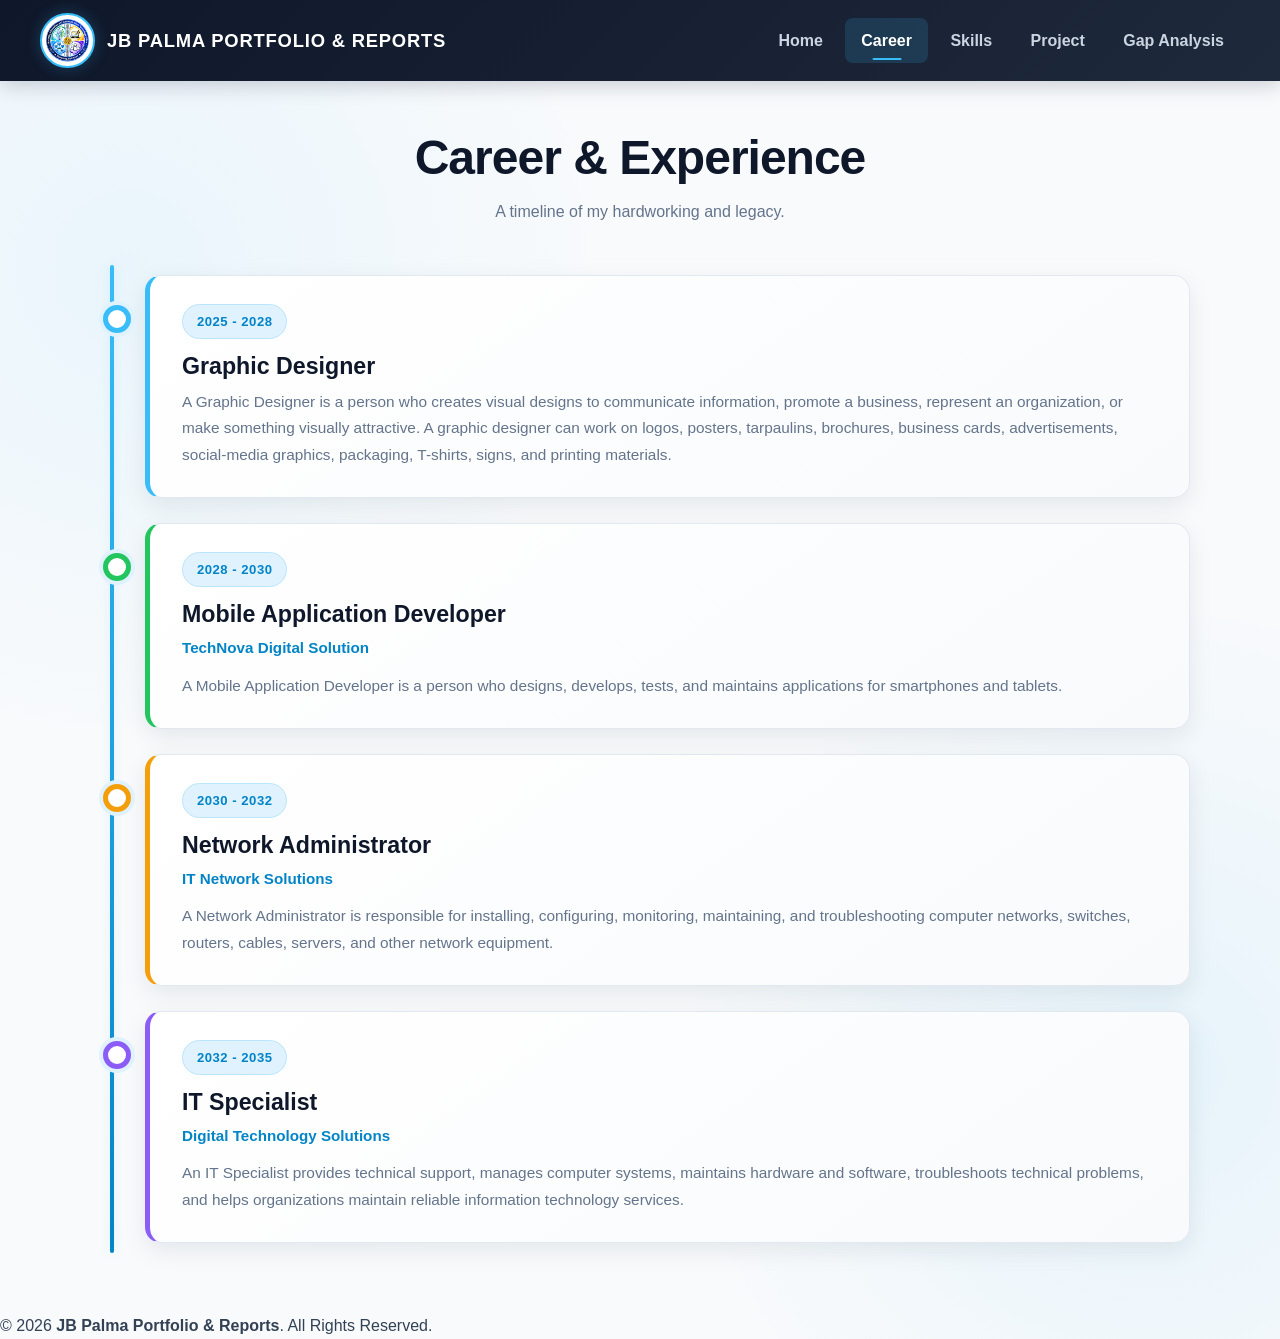
==== commit 179d86e0: "Add files via upload" ====
--- a/career.html
+++ b/career.html
@@ -28,7 +28,7 @@
                 >
 
                 <span class="brand-title">
-                    MUNICIPAL INFORMATION AND COMMUNICATIONS TECHNOLOGY OFFICE
+                    JB PALMA PORTFOLIO &amp; REPORTS
                 </span>
 
             </a>
@@ -47,6 +47,14 @@
 
                 <a href="skills.html" class="nav-link">
                     Skills
+                </a>
+
+                <a href="project.html" class="nav-link">
+                    Project
+                </a>
+
+                <a href="gap-analysis.html" class="nav-link">
+                    Gap Analysis
                 </a>
 
             </nav>
@@ -197,4 +205,4 @@
     </footer>
 
 </body>
-</html>
+</html>
--- a/style.css
+++ b/style.css
@@ -609,7 +609,79 @@
 
 
 /* =========================================================
-   14. INFORMATION SECTION
+   14. CLICKABLE ABOUT CARD
+   ========================================================= */
+
+.about-card-link {
+    display: block;
+
+    text-decoration: none;
+
+    color: inherit;
+
+    border-radius: 20px;
+
+    outline: none;
+}
+
+.about-card-link .about-card {
+    cursor: pointer;
+
+    transition:
+        transform 0.3s ease,
+        box-shadow 0.3s ease,
+        border-color 0.3s ease;
+}
+
+.about-card-link:hover .about-card {
+    transform:
+        translateY(-8px);
+
+    box-shadow:
+        0 18px 40px
+        rgba(15, 23, 42, 0.15);
+
+    border-color:
+        #20b5f5;
+}
+
+.about-card-link:focus-visible {
+    outline:
+        3px solid #38bdf8;
+
+    outline-offset:
+        4px;
+}
+
+.learn-more {
+    display:
+        inline-block;
+
+    margin-top:
+        15px;
+
+    color:
+        #078dcc;
+
+    font-weight:
+        700;
+
+    transition:
+        color 0.3s ease,
+        transform 0.3s ease;
+}
+
+.about-card-link:hover .learn-more {
+    color:
+        #0284c7;
+
+    transform:
+        translateX(4px);
+}
+
+
+/* =========================================================
+   15. INFORMATION SECTION
    ========================================================= */
 
 .information-section {
@@ -634,7 +706,7 @@
 
 
 /* =========================================================
-   15. INFORMATION CARDS
+   16. INFORMATION CARDS
    ========================================================= */
 
 .info-card {
@@ -707,7 +779,7 @@
 
 
 /* =========================================================
-   16. PAGE HEADER
+   17. PAGE HEADER
    ========================================================= */
 
 .page-header {
@@ -774,7 +846,7 @@
 
 
 /* =========================================================
-   17. CAREER TIMELINE
+   18. CAREER TIMELINE
    ========================================================= */
 
 .timeline {
@@ -798,7 +870,7 @@
 
 
 /* =========================================================
-   18. TIMELINE VERTICAL LINE
+   19. TIMELINE VERTICAL LINE
    ========================================================= */
 
 .timeline::before {
@@ -830,7 +902,7 @@
 
 
 /* =========================================================
-   19. CAREER BOX - FIT WIDTH
+   20. CAREER BOX
    ========================================================= */
 
 .timeline-item {
@@ -869,11 +941,6 @@
 
     overflow: visible;
 }
-
-
-/* =========================================================
-   20. CAREER BOX HOVER
-   ========================================================= */
 
 .timeline-item:hover {
     transform:
